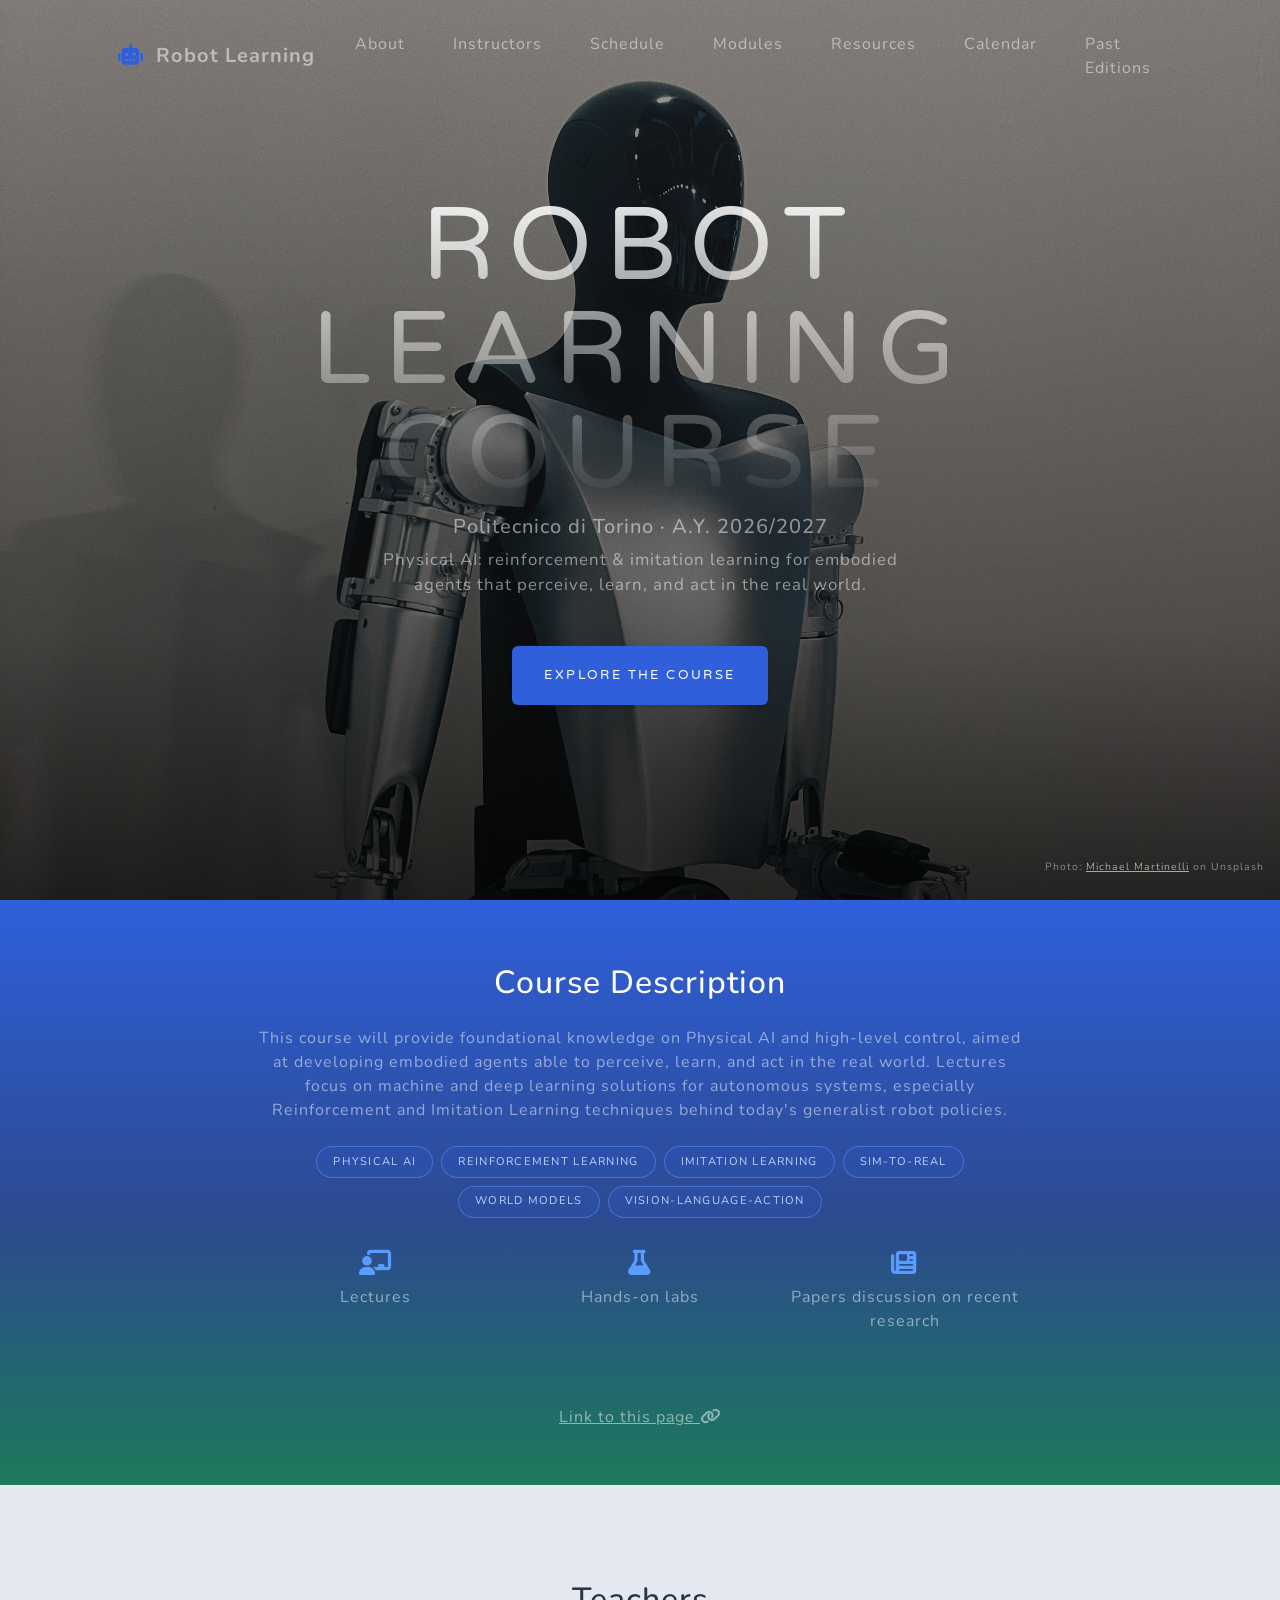
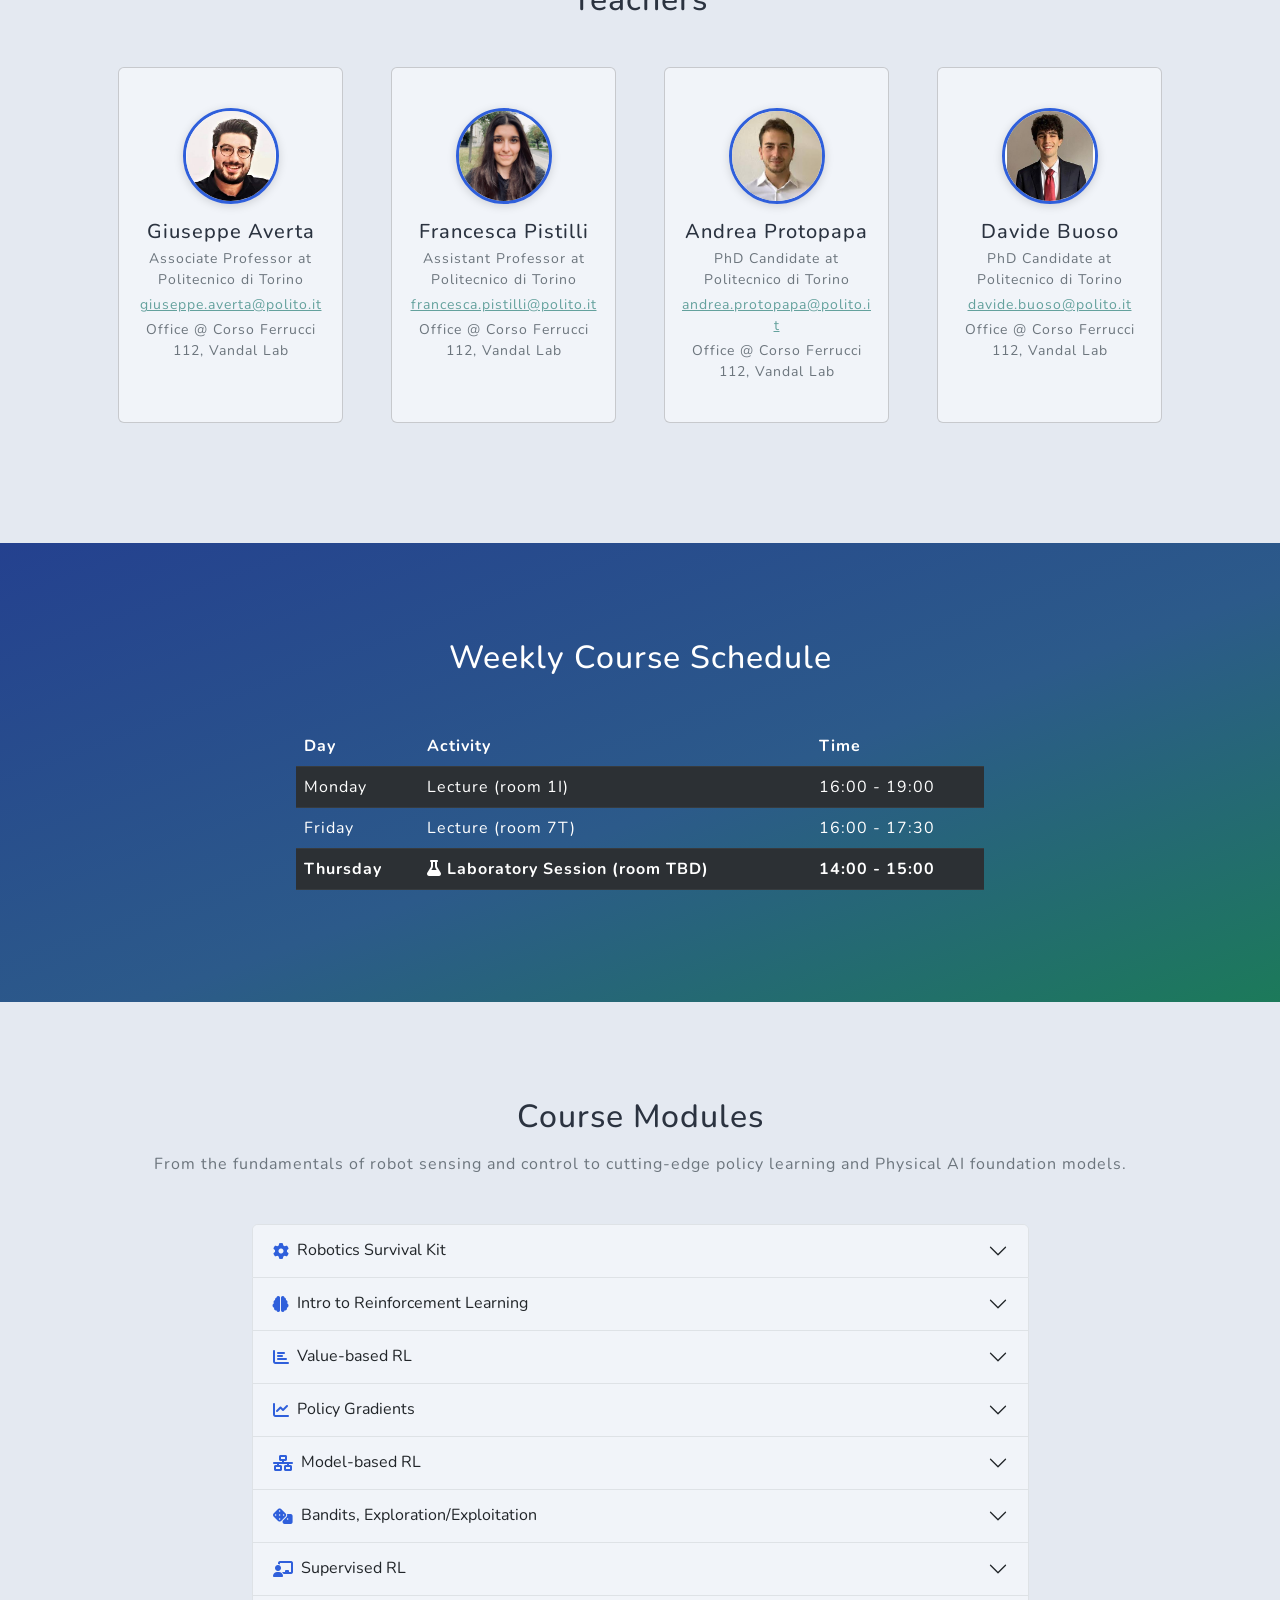
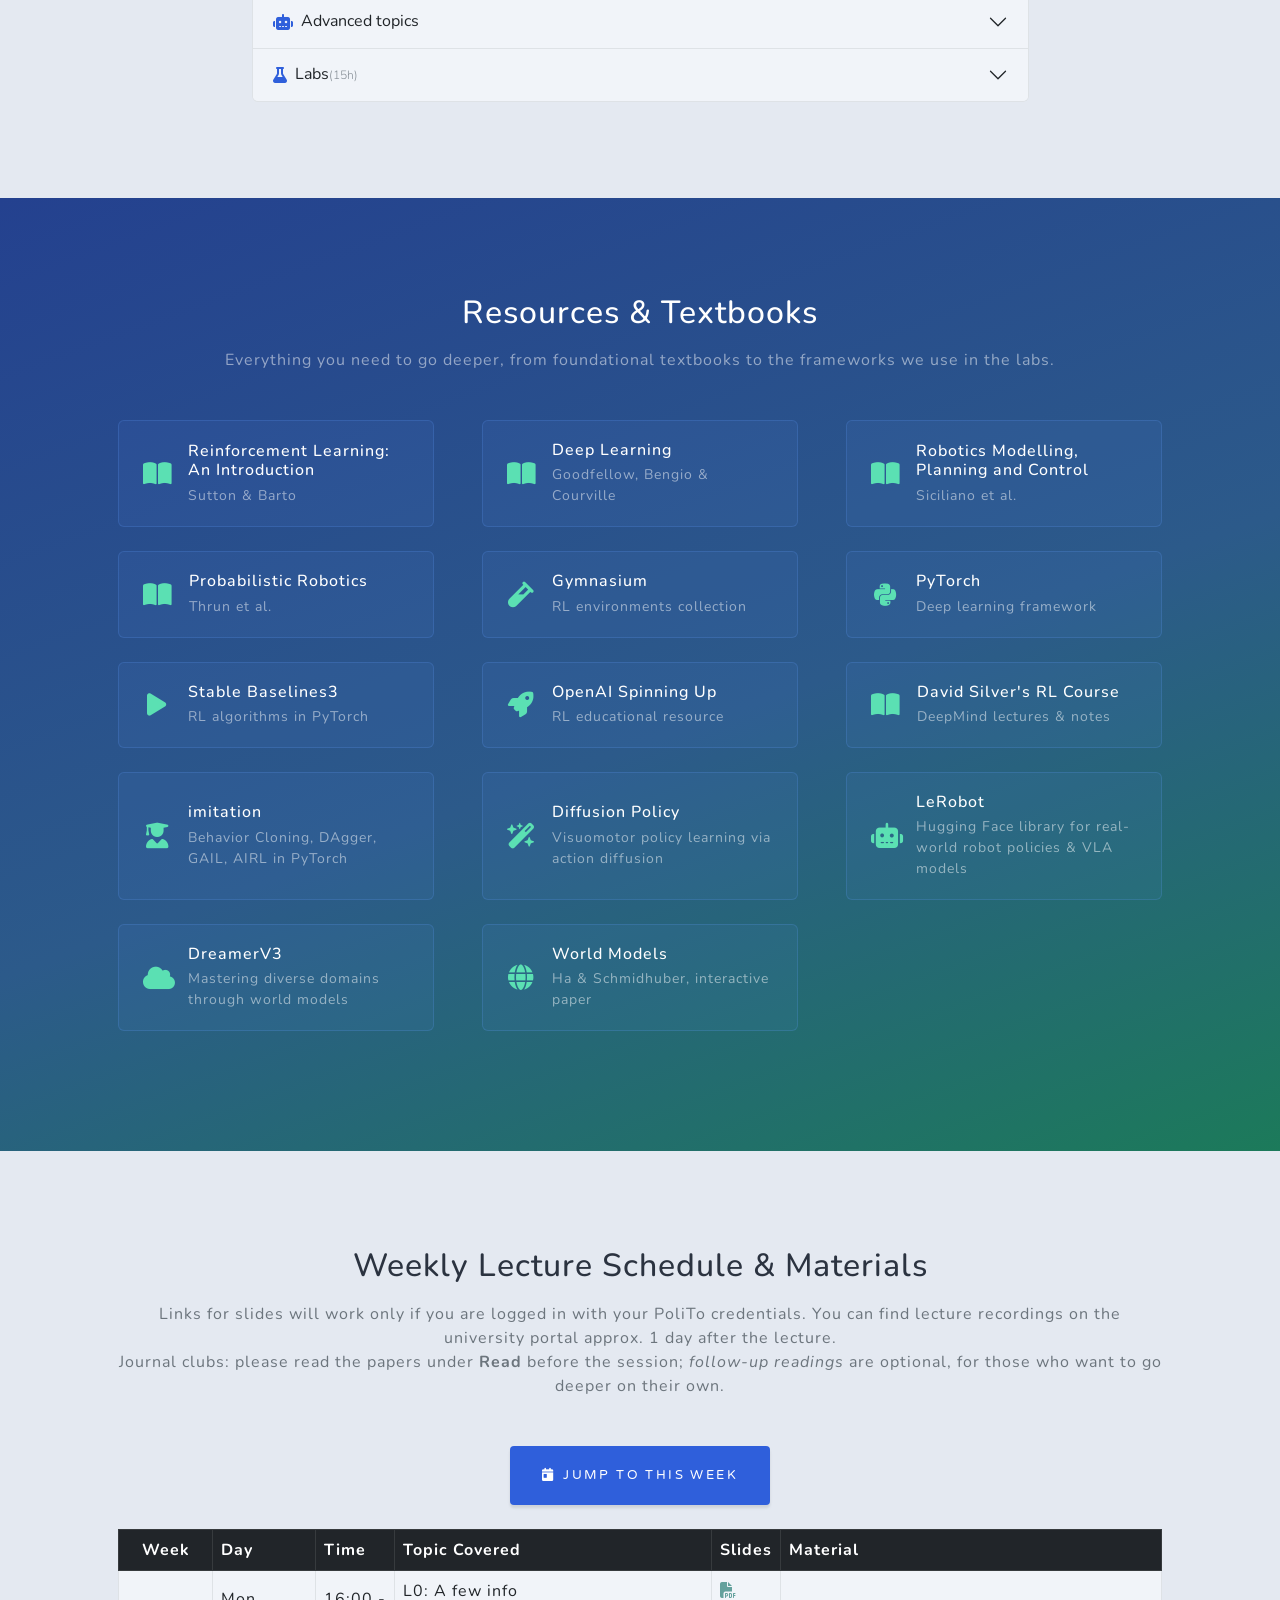
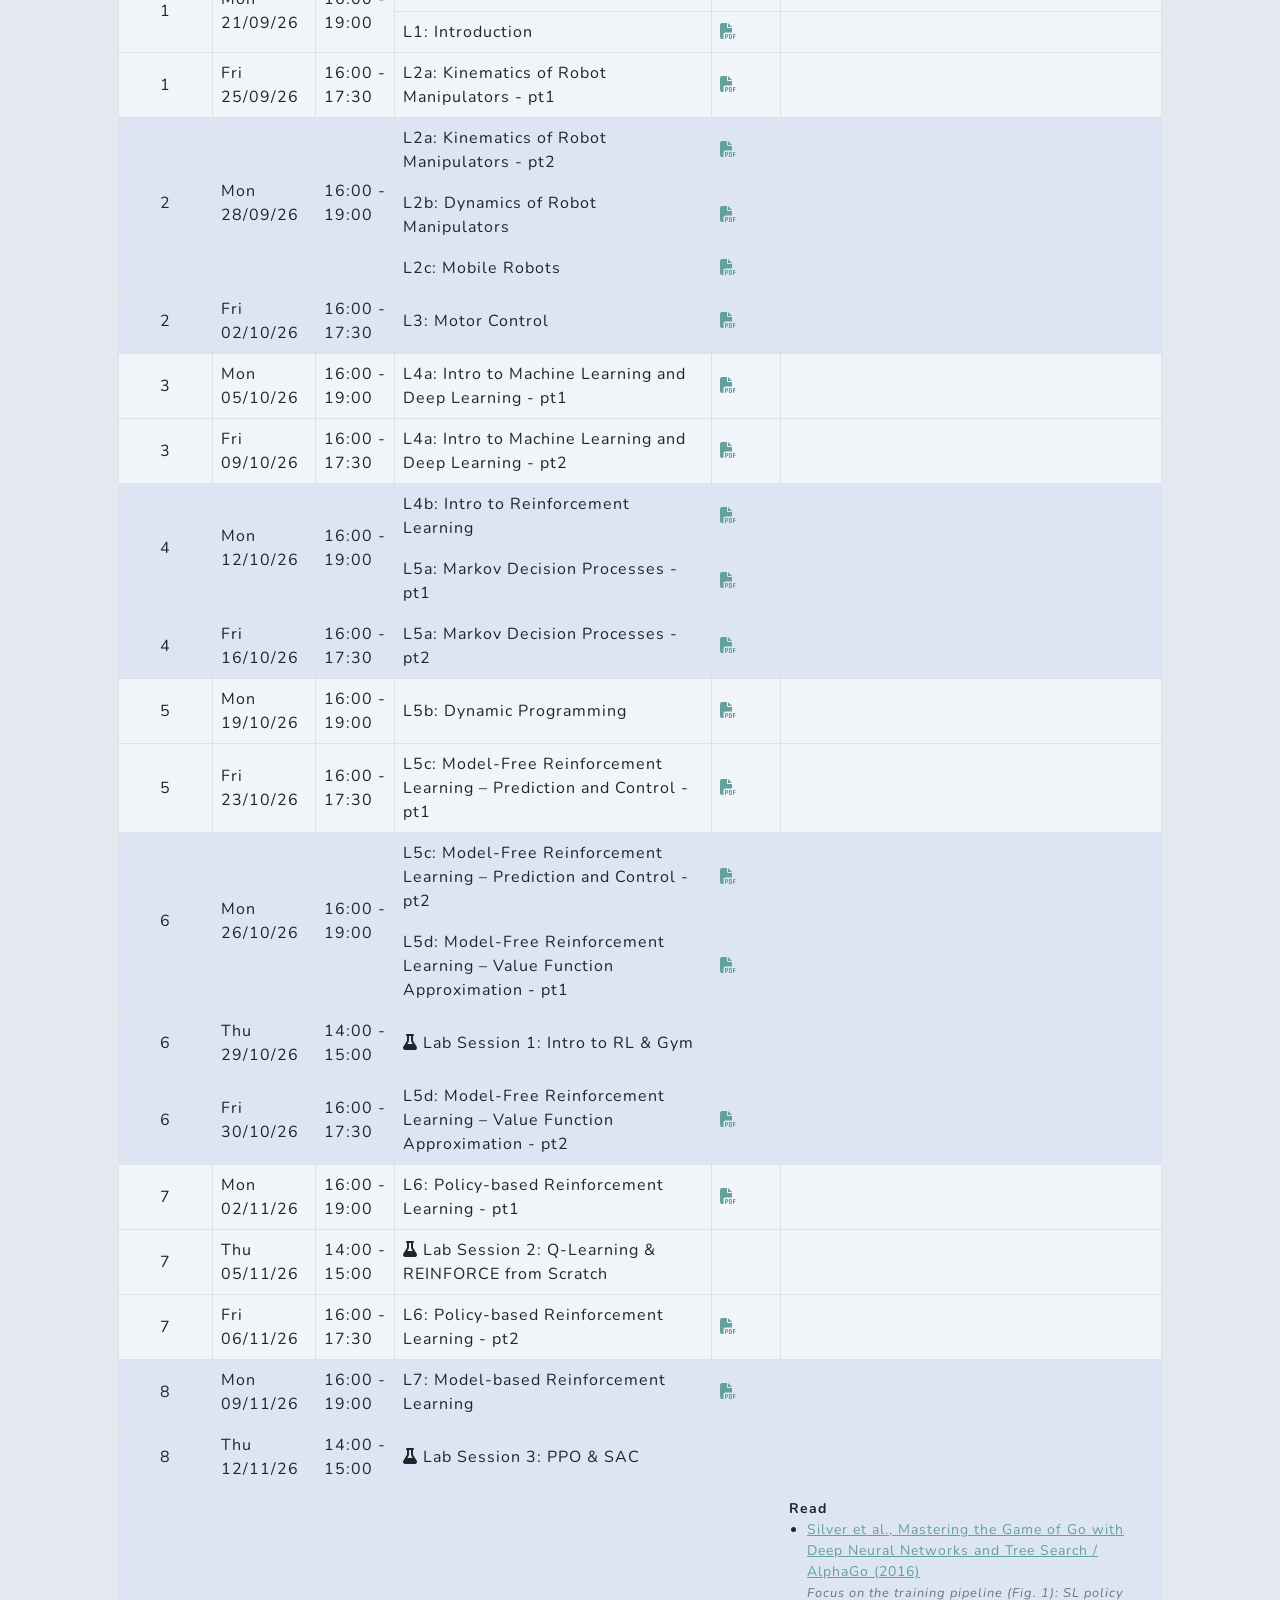
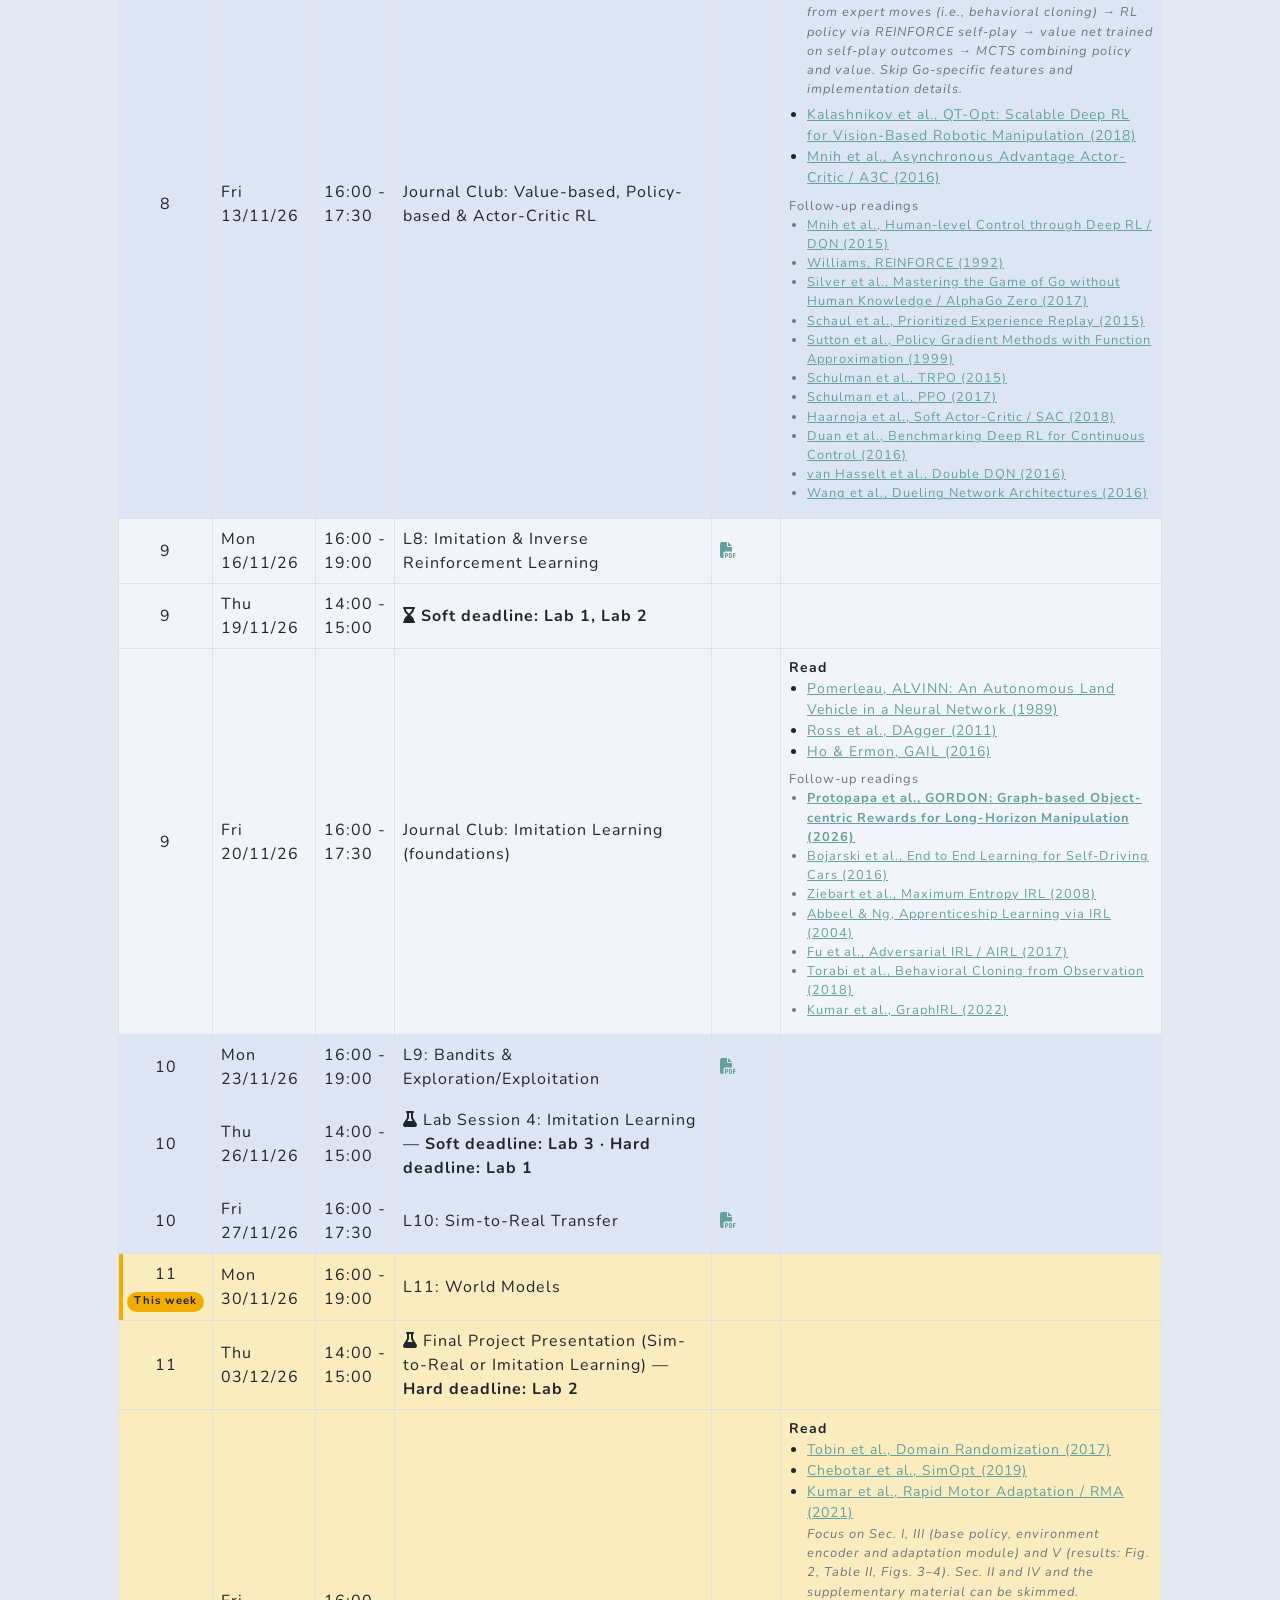
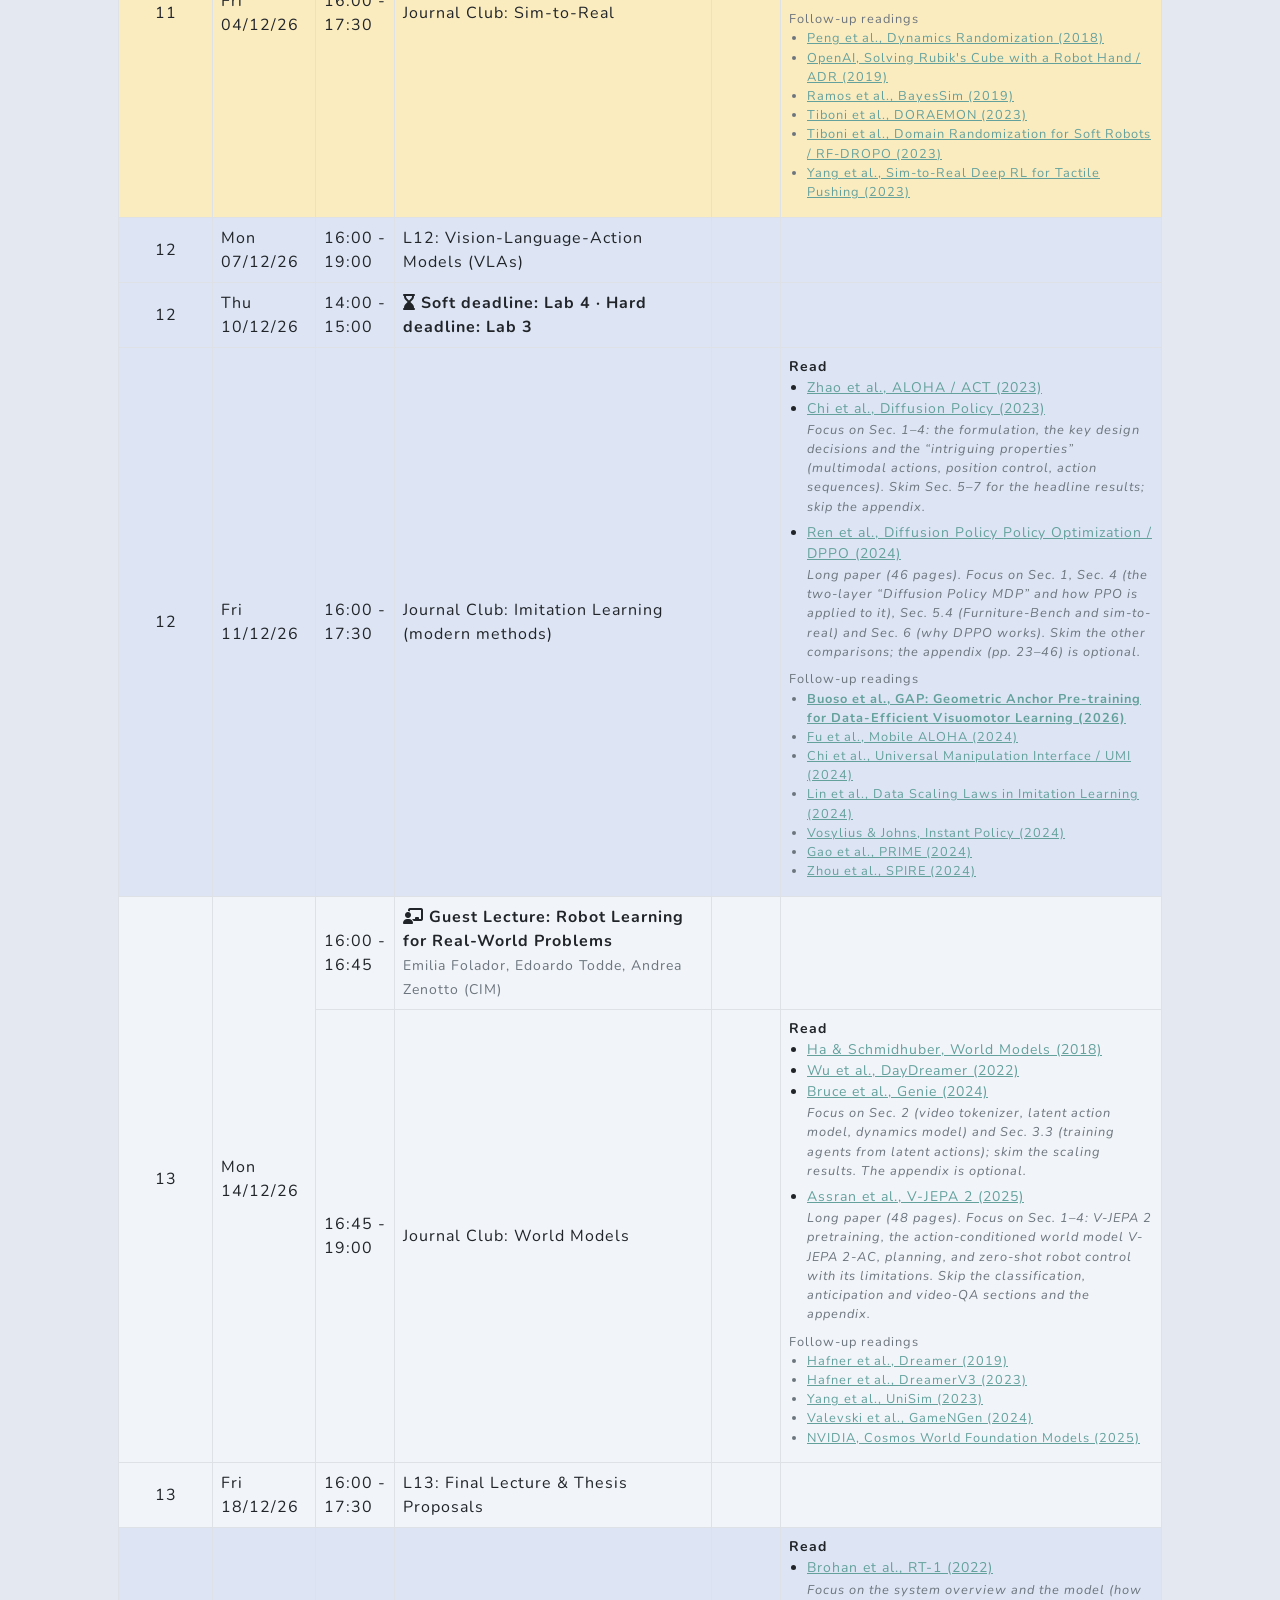
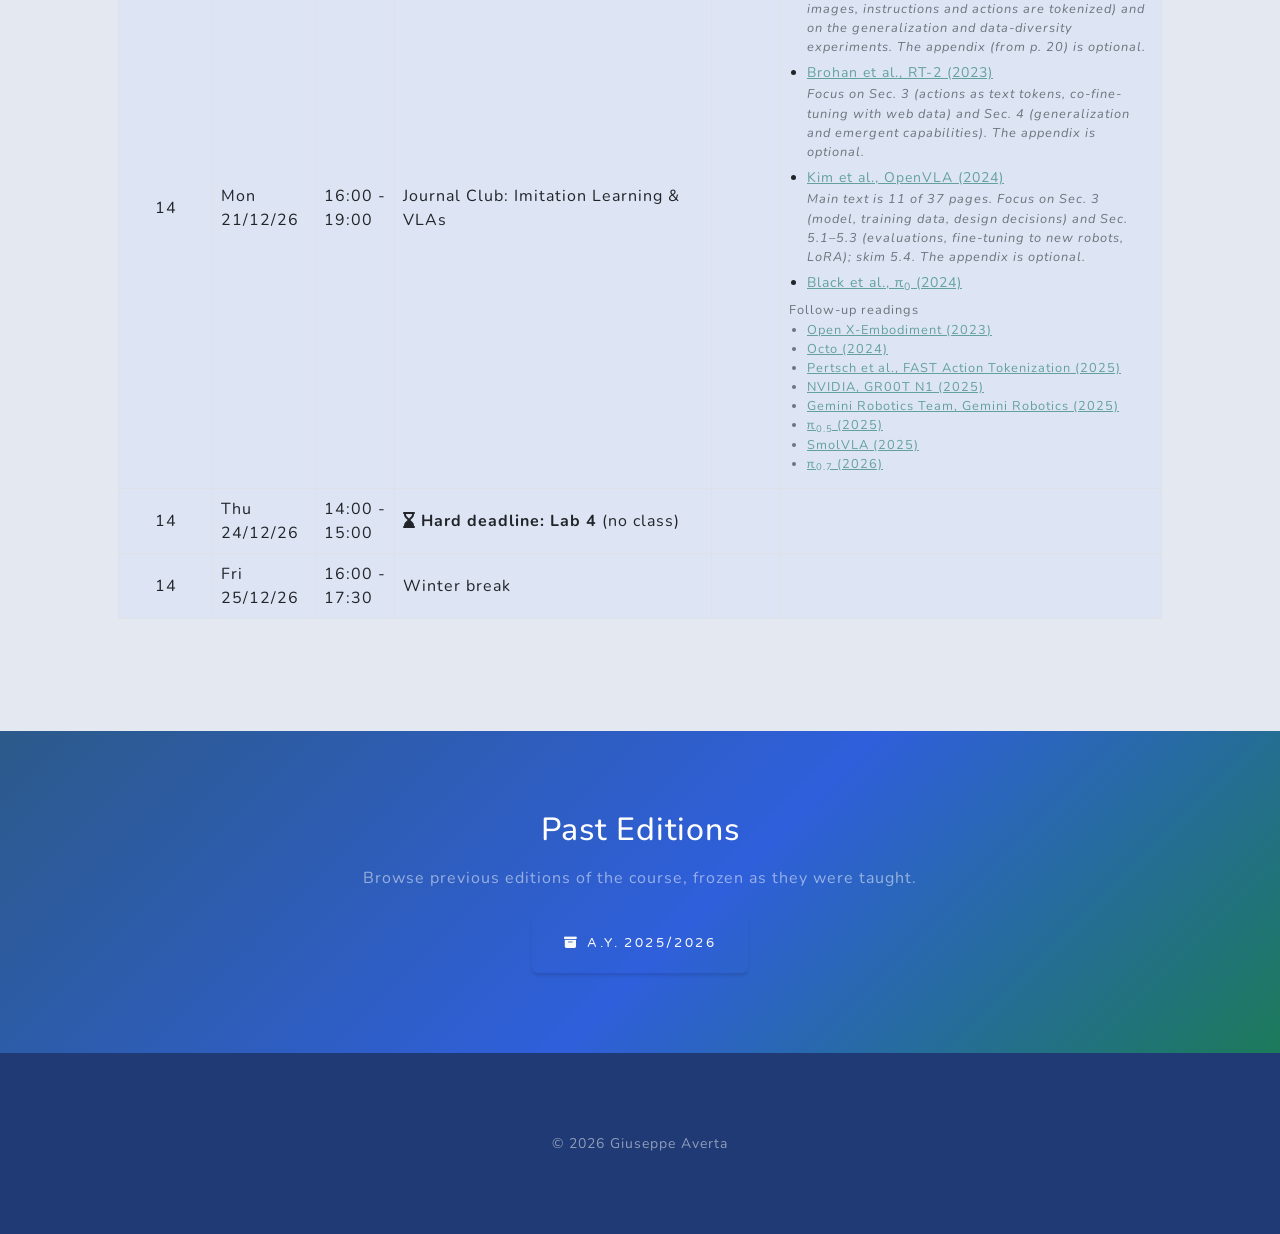
==== index.html @ 3a605827 "Swap L11/L12 order: World Models (30/11) before VLAs (07/12); swap their journal clubs accordingly (" ====
<!DOCTYPE html>
<!--
	Built on top of "Grayscale" by Start Bootstrap (startbootstrap.com/theme/grayscale), MIT license
-->
<html lang="en">
<head>
  <meta charset="utf-8">
  <meta name="viewport" content="width=device-width, initial-scale=1, shrink-to-fit=no">
  <title>Robot Learning Course - Giuseppe Averta</title>
  <meta name="description" content="Robot Learning Course by Giuseppe Averta at Politecnico di Torino. Learn reinforcement learning, imitation learning, and Physical AI for embodied, general-purpose robots.">
  <meta name="author" content="Giuseppe Averta">

  <!-- Open Graph tags for social media and search engines -->
  <meta property="og:title" content="Robot Learning Course - Giuseppe Averta">
  <meta property="og:description" content="Robot Learning Course by Giuseppe Averta at Politecnico di Torino. Learn reinforcement learning, imitation learning, and Physical AI for embodied, general-purpose robots.">
  <meta property="og:image" content="https://josephav.github.io/robot_learning_course/images/og-image.jpg">
  <meta property="og:image:alt" content="Robot Learning Course - Politecnico di Torino">
  <meta property="og:image:width" content="1200">
  <meta property="og:image:height" content="630">
  <meta property="og:url" content="https://josephav.github.io/robot_learning_course/">
  <meta property="og:type" content="website">
  <meta property="og:site_name" content="Robot Learning Course">

  <!-- Twitter Card tags -->
  <meta name="twitter:card" content="summary_large_image">
  <meta name="twitter:title" content="Robot Learning Course - Giuseppe Averta">
  <meta name="twitter:description" content="Robot Learning Course by Giuseppe Averta at Politecnico di Torino. Learn reinforcement learning, imitation learning, and Physical AI for embodied, general-purpose robots.">
  <meta name="twitter:image" content="https://josephav.github.io/robot_learning_course/images/og-image.jpg">

  <!-- Canonical URL -->
  <link rel="canonical" href="https://josephav.github.io/robot_learning_course/">

  <!-- Font Awesome icons (free version)-->
  <link rel="stylesheet" href="https://cdnjs.cloudflare.com/ajax/libs/font-awesome/6.4.0/css/all.min.css">
  <!-- Google fonts-->
  <link href="https://fonts.googleapis.com/css?family=Varela+Round" rel="stylesheet">
  <link href="https://fonts.googleapis.com/css?family=Nunito:200,200i,300,300i,400,400i,600,600i,700,700i,800,800i,900,900i" rel="stylesheet">
  <!-- Core theme CSS (includes Bootstrap)-->
  <link href="css/styles.css" rel="stylesheet">
  <link href="css/custom.css?v=20261111" rel="stylesheet">

  <!-- Structured Data for Google -->
  <script type="application/ld+json">
  {
    "@context": "https://schema.org",
    "@type": "Course",
    "name": "Robot Learning Course",
    "description": "This course will provide foundational knowledge on Physical AI and high-level control, aimed at developing embodied agents that can perceive, learn, and act in the real world.",
    "provider": {
      "@type": "Person",
      "name": "Giuseppe Averta",
      "jobTitle": "Associate Professor",
      "affiliation": {
        "@type": "Organization",
        "name": "Politecnico di Torino"
      },
      "email": "giuseppe.averta@polito.it",
      "image": "https://josephav.github.io/robot_learning_course/images/Giuseppe.jpeg"
    },
    "educationalLevel": "University Course",
    "inLanguage": "en",
    "url": "https://josephav.github.io/robot_learning_course/"
  }
  </script>
</head>
<body id="page-top">

<!-- Navigation-->
<nav class="navbar navbar-expand-lg navbar-light fixed-top" id="mainNav">
  <div class="container px-4 px-lg-5">
    <a class="navbar-brand" href="#page-top"><i class="fa-solid fa-robot"></i> Robot Learning</a>
    <button class="navbar-toggler navbar-toggler-right" type="button" data-bs-toggle="collapse" data-bs-target="#navbarResponsive" aria-controls="navbarResponsive" aria-expanded="false" aria-label="Toggle navigation">
      Menu
      <i class="fa-solid fa-bars"></i>
    </button>
    <div class="collapse navbar-collapse" id="navbarResponsive">
      <ul class="navbar-nav ms-auto">
        <li class="nav-item"><a class="nav-link" href="#about">About</a></li>
        <li class="nav-item"><a class="nav-link" href="#teachers">Instructors</a></li>
        <li class="nav-item"><a class="nav-link" href="#schedule">Schedule</a></li>
        <li class="nav-item"><a class="nav-link" href="#modules">Modules</a></li>
        <li class="nav-item"><a class="nav-link" href="#resources">Resources</a></li>
        <li class="nav-item"><a class="nav-link" href="#weekly-schedule">Calendar</a></li>
        <li class="nav-item"><a class="nav-link" href="#archive">Past Editions</a></li>
      </ul>
    </div>
  </div>
</nav>

<!-- Masthead-->
<header class="masthead">
  <div class="container px-4 px-lg-5 d-flex h-100 align-items-center justify-content-center">
    <div class="d-flex justify-content-center">
      <div class="text-center">
        <h1 class="mx-auto my-0 text-uppercase">Robot Learning Course</h1>
        <h2 class="text-white-50 mx-auto mt-2 mb-2">Politecnico di Torino &middot; A.Y. 2026/2027</h2>
        <p class="text-white-50 mx-auto mb-5 masthead-tagline">Physical AI: reinforcement &amp; imitation learning for embodied agents that perceive, learn, and act in the real world.</p>
        <a class="btn btn-primary" href="#about">Explore the Course</a>
      </div>
    </div>
  </div>
  <p class="masthead-credit">Photo: <a href="https://unsplash.com/photos/-CPRUDsU7Mo" target="_blank">Michael Martinelli</a> on Unsplash</p>
</header>

<!-- About-->
<section class="about-section text-center" id="about">
  <div class="container px-4 px-lg-5">
    <div class="row gx-4 gx-lg-5 justify-content-center">
      <div class="col-lg-9">
        <h2 class="text-white mb-4">Course Description</h2>
        <p class="text-white-50">This course will provide foundational knowledge on Physical AI and high-level control, aimed at developing embodied agents able to perceive, learn, and act in the real world. Lectures focus on machine and deep learning solutions for autonomous systems, especially Reinforcement and Imitation Learning techniques behind today's generalist robot policies.</p>
        <ul class="pill-list justify-content-center">
          <li>Physical AI</li>
          <li>Reinforcement Learning</li>
          <li>Imitation Learning</li>
          <li>Sim-to-Real</li>
          <li>World Models</li>
          <li>Vision-Language-Action</li>
        </ul>
        <div class="row feature-row justify-content-center">
          <div class="col-md-4">
            <i class="fa-solid fa-chalkboard-teacher"></i>
            <p class="text-white-50 mb-0">Lectures</p>
          </div>
          <div class="col-md-4">
            <i class="fa-solid fa-flask"></i>
            <p class="text-white-50 mb-0">Hands-on labs</p>
          </div>
          <div class="col-md-4">
            <i class="fa-solid fa-newspaper"></i>
            <p class="text-white-50 mb-0">Papers discussion on recent research</p>
          </div>
        </div>
        <p class="mt-4"><a class="text-white-50" href="https://josephav.github.io/robot_learning_course/" target="_blank" aria-label="Link to this page">Link to this page <i class="fa-solid fa-link"></i></a></p>
      </div>
    </div>
  </div>
</section>

<!-- Instructors-->
<section class="people-section bg-light" id="teachers">
  <div class="container px-4 px-lg-5">
    <h2 class="text-center mb-5">Teachers</h2>
    <div class="row gx-4 gx-lg-5 justify-content-center">
      <div class="col-md-6 col-lg-3 mb-4">
        <div class="card py-4 h-100 text-center">
          <div class="card-body">
            <img src="images/Giuseppe.jpeg" alt="Giuseppe Averta" class="teacher-photo mb-3">
            <h5 class="mb-1">Giuseppe Averta</h5>
            <p class="small text-muted mb-1">Associate Professor at Politecnico di Torino</p>
            <p class="small mb-1"><a href="mailto:giuseppe.averta@polito.it">giuseppe.averta@polito.it</a></p>
            <p class="small text-muted mb-0">Office @ Corso Ferrucci 112, Vandal Lab</p>
          </div>
        </div>
      </div>
      <div class="col-md-6 col-lg-3 mb-4">
        <div class="card py-4 h-100 text-center">
          <div class="card-body">
            <img src="images/Francesca.jpg" alt="Francesca Pistilli" class="teacher-photo mb-3">
            <h5 class="mb-1">Francesca Pistilli</h5>
            <p class="small text-muted mb-1">Assistant Professor at Politecnico di Torino</p>
            <p class="small mb-1"><a href="mailto:francesca.pistilli@polito.it">francesca.pistilli@polito.it</a></p>
            <p class="small text-muted mb-0">Office @ Corso Ferrucci 112, Vandal Lab</p>
          </div>
        </div>
      </div>
      <div class="col-md-6 col-lg-3 mb-4">
        <div class="card py-4 h-100 text-center">
          <div class="card-body">
            <img src="images/Andrea.jpeg" alt="Andrea Protopapa" class="teacher-photo mb-3">
            <h5 class="mb-1">Andrea Protopapa</h5>
            <p class="small text-muted mb-1">PhD Candidate at Politecnico di Torino</p>
            <p class="small mb-1"><a href="mailto:andrea.protopapa@polito.it">andrea.protopapa@polito.it</a></p>
            <p class="small text-muted mb-0">Office @ Corso Ferrucci 112, Vandal Lab</p>
          </div>
        </div>
      </div>
      <div class="col-md-6 col-lg-3 mb-4">
        <div class="card py-4 h-100 text-center">
          <div class="card-body">
            <img src="images/davide.jpg" alt="Davide Buoso" class="teacher-photo mb-3">
            <h5 class="mb-1">Davide Buoso</h5>
            <p class="small text-muted mb-1">PhD Candidate at Politecnico di Torino</p>
            <p class="small mb-1"><a href="mailto:davide.buoso@polito.it">davide.buoso@polito.it</a></p>
            <p class="small text-muted mb-0">Office @ Corso Ferrucci 112, Vandal Lab</p>
          </div>
        </div>
      </div>
    </div>
  </div>
</section>

<!-- Weekly recurring schedule-->
<section class="schedule-section" id="schedule">
  <div class="container px-4 px-lg-5">
    <h2 class="text-center text-white mb-5">Weekly Course Schedule</h2>
    <div class="row justify-content-center">
      <div class="col-lg-8">
        <div class="table-responsive">
          <table class="table table-dark table-striped align-middle">
            <thead>
            <tr>
              <th>Day</th>
              <th>Activity</th>
              <th>Time</th>
            </tr>
            </thead>
            <tbody>
            <tr>
              <td>Monday</td>
              <td>Lecture (room 1I)</td>
              <td>16:00 - 19:00</td>
            </tr>
            <tr>
              <td>Friday</td>
              <td>Lecture (room 7T)</td>
              <td>16:00 - 17:30</td>
            </tr>
            <tr class="table-lab">
              <td>Thursday</td>
              <td><i class="fa-solid fa-flask"></i> Laboratory Session (room TBD)</td>
              <td>14:00 - 15:00</td>
            </tr>
            </tbody>
          </table>
        </div>
      </div>
    </div>
  </div>
</section>

<!-- Modules-->
<section class="modules-section bg-light" id="modules">
  <div class="container px-4 px-lg-5">
    <h2 class="text-center mb-3">Course Modules</h2>
    <p class="text-center text-muted mb-5">From the fundamentals of robot sensing and control to cutting-edge policy learning and Physical AI foundation models.</p>
    <div class="row justify-content-center">
      <div class="col-lg-9">
        <div class="accordion" id="modulesAccordion">

          <div class="accordion-item">
            <h3 class="accordion-header">
              <button class="accordion-button collapsed" type="button" data-bs-toggle="collapse" data-bs-target="#mod1"><i class="fa-solid fa-gear me-2"></i> Robotics Survival Kit </button>
            </h3>
            <div id="mod1" class="accordion-collapse collapse" data-bs-parent="#modulesAccordion">
              <div class="accordion-body">
                <ul>
                  <li>Foundations of sensing and actuation</li>
                  <li>Kinematics and dynamics of autonomous systems</li>
                  <li>Motor control</li>
                  <li>Introduction to ROS programming (optional)</li>
                  <li>Gaussian Filters, Kalman Filter, Particle Filter (optional)</li>
                </ul>
              </div>
            </div>
          </div>

          <div class="accordion-item">
            <h3 class="accordion-header">
              <button class="accordion-button collapsed" type="button" data-bs-toggle="collapse" data-bs-target="#mod2"><i class="fa-solid fa-brain me-2"></i> Intro to Reinforcement Learning</button>
            </h3>
            <div id="mod2" class="accordion-collapse collapse" data-bs-parent="#modulesAccordion">
              <div class="accordion-body">
                <ul>
                  <li>Supervised Learning for Robotics</li>
                  <li>Imitation Learning vs Reinforcement Learning</li>
                  <li>Markov Decision Processes</li>
                </ul>
              </div>
            </div>
          </div>

          <div class="accordion-item">
            <h3 class="accordion-header">
              <button class="accordion-button collapsed" type="button" data-bs-toggle="collapse" data-bs-target="#mod3"><i class="fa-solid fa-chart-bar me-2"></i> Value-based RL</button>
            </h3>
            <div id="mod3" class="accordion-collapse collapse" data-bs-parent="#modulesAccordion">
              <div class="accordion-body">
                <ul>
                  <li>Planning by Dynamic Programming</li>
                  <li>Model-Free Prediction</li>
                  <li>Model-Free Control</li>
                  <li>Value Function Approximation</li>
                </ul>
              </div>
            </div>
          </div>

          <div class="accordion-item">
            <h3 class="accordion-header">
              <button class="accordion-button collapsed" type="button" data-bs-toggle="collapse" data-bs-target="#mod4"><i class="fa-solid fa-chart-line me-2"></i> Policy Gradients</button>
            </h3>
            <div id="mod4" class="accordion-collapse collapse" data-bs-parent="#modulesAccordion">
              <div class="accordion-body">
                <ul>
                  <li>Finite Difference Policy Gradient</li>
                  <li>Monte-Carlo Policy Gradient</li>
                  <li>Actor-Critic approaches</li>
                  <li>Natural gradient</li>
                  <li>Deep policy networks</li>
                </ul>
              </div>
            </div>
          </div>

          <div class="accordion-item">
            <h3 class="accordion-header">
              <button class="accordion-button collapsed" type="button" data-bs-toggle="collapse" data-bs-target="#mod5"><i class="fa-solid fa-network-wired me-2"></i> Model-based RL</button>
            </h3>
            <div id="mod5" class="accordion-collapse collapse" data-bs-parent="#modulesAccordion">
              <div class="accordion-body">
                <ul>
                  <li>Model-based learning</li>
                  <li>Integrated Architectures</li>
                  <li>Learning and Planning</li>
                  <li>Real and simulated experience</li>
                  <li>Monte-Carlo Tree Search</li>
                  <li>Go use-case</li>
                </ul>
              </div>
            </div>
          </div>

          <div class="accordion-item">
            <h3 class="accordion-header">
              <button class="accordion-button collapsed" type="button" data-bs-toggle="collapse" data-bs-target="#mod6"><i class="fa-solid fa-dice me-2"></i> Bandits, Exploration/Exploitation</button>
            </h3>
            <div id="mod6" class="accordion-collapse collapse" data-bs-parent="#modulesAccordion">
              <div class="accordion-body">
                <ul>
                  <li>Intro to bandits</li>
                  <li>Simple naïve exploration (𝜖-greedy)</li>
                  <li>Optimistic approaches</li>
                  <li>Probability matching &amp; Information Value</li>
                  <li>Multi-armed Bandits</li>
                  <li>Contextual Bandits</li>
                </ul>
              </div>
            </div>
          </div>

          <div class="accordion-item">
            <h3 class="accordion-header">
              <button class="accordion-button collapsed" type="button" data-bs-toggle="collapse" data-bs-target="#mod7"><i class="fa-solid fa-chalkboard-teacher me-2"></i> Supervised RL</button>
            </h3>
            <div id="mod7" class="accordion-collapse collapse" data-bs-parent="#modulesAccordion">
              <div class="accordion-body">
                <ul>
                  <li>Behavior cloning</li>
                  <li>Imitation Learning (DAgger)</li>
                  <li>Generative IL (Diffusion Policies)</li>
                  <li>Inverse RL (Max-Entropy IRL, AIRL)</li>
                  <li>GAIL (Generative Adversarial Imitation Learning)</li>
                </ul>
              </div>
            </div>
          </div>

          <div class="accordion-item">
            <h3 class="accordion-header">
              <button class="accordion-button collapsed" type="button" data-bs-toggle="collapse" data-bs-target="#mod8"><i class="fa-solid fa-robot me-2"></i> Advanced topics</button>
            </h3>
            <div id="mod8" class="accordion-collapse collapse" data-bs-parent="#modulesAccordion">
              <div class="accordion-body">
                <ul>
                  <li>Sim-to-Real Transfer</li>
                  <li>Vision and Graph-Based RL</li>
                  <li>World Models</li>
                  <li>Vision-Language-Action Models</li>
                </ul>
              </div>
            </div>
          </div>

          <div class="accordion-item">
            <h3 class="accordion-header">
              <button class="accordion-button collapsed" type="button" data-bs-toggle="collapse" data-bs-target="#mod9"><i class="fa-solid fa-flask me-2"></i> Labs <span class="module-hours">(15h)</span></button>
            </h3>
            <div id="mod9" class="accordion-collapse collapse" data-bs-parent="#modulesAccordion">
              <div class="accordion-body">
                <ul>
                  <li>Optimal Control</li>
                  <li>Reward Shaping</li>
                  <li>Q-Learning (Value-Based RL)</li>
                  <li>Reinforce, PPO, SAC (Policy Gradients)</li>
                  <li>Sim-to-Real Policy Transfer</li>
                </ul>
                <p class="mb-1"><strong>Lab grading</strong> (4 labs, 6 points max in total). Each lab has a soft and a hard deadline (see the <a href="#weekly-schedule">calendar</a>):</p>
                <ul class="mb-0">
                  <li>up to 1.5 points if submitted before the soft deadline;</li>
                  <li>up to 1.0 point if submitted between the soft and the hard deadline;</li>
                  <li>0 points if submitted after the hard deadline.</li>
                </ul>
              </div>
            </div>
          </div>

        </div>
      </div>
    </div>
  </div>
</section>

<!-- Resources-->
<section class="resources-section" id="resources">
  <div class="container px-4 px-lg-5">
    <h2 class="text-center text-white mb-3">Resources &amp; Textbooks</h2>
    <p class="text-center text-white-50 mb-5">Everything you need to go deeper, from foundational textbooks to the frameworks we use in the labs.</p>
    <div class="row gx-4 gx-lg-5">
      <div class="col-md-6 col-lg-4 mb-4">
        <a class="resource-card" href="https://web.stanford.edu/class/psych209/Readings/SuttonBartoIPRLBook2ndEd.pdf" target="_blank">
          <i class="fa-solid fa-book-open"></i>
          <div>
            <h6 class="mb-1">Reinforcement Learning: An Introduction</h6>
            <p class="small text-white-50 mb-0">Sutton &amp; Barto</p>
          </div>
        </a>
      </div>
      <div class="col-md-6 col-lg-4 mb-4">
        <a class="resource-card" href="https://www.deeplearningbook.org" target="_blank">
          <i class="fa-solid fa-book-open"></i>
          <div>
            <h6 class="mb-1">Deep Learning</h6>
            <p class="small text-white-50 mb-0">Goodfellow, Bengio &amp; Courville</p>
          </div>
        </a>
      </div>
      <div class="col-md-6 col-lg-4 mb-4">
        <a class="resource-card" href="https://www.springer.com/gp/book/9781846286414" target="_blank">
          <i class="fa-solid fa-book-open"></i>
          <div>
            <h6 class="mb-1">Robotics Modelling, Planning and Control</h6>
            <p class="small text-white-50 mb-0">Siciliano et al.</p>
          </div>
        </a>
      </div>
      <div class="col-md-6 col-lg-4 mb-4">
        <a class="resource-card" href="https://docs.ufpr.br/~danielsantos/ProbabilisticRobotics.pdf" target="_blank">
          <i class="fa-solid fa-book-open"></i>
          <div>
            <h6 class="mb-1">Probabilistic Robotics</h6>
            <p class="small text-white-50 mb-0">Thrun et al.</p>
          </div>
        </a>
      </div>
      <div class="col-md-6 col-lg-4 mb-4">
        <a class="resource-card" href="https://gymnasium.farama.org/" target="_blank">
          <i class="fa-solid fa-vial"></i>
          <div>
            <h6 class="mb-1">Gymnasium</h6>
            <p class="small text-white-50 mb-0">RL environments collection</p>
          </div>
        </a>
      </div>
      <div class="col-md-6 col-lg-4 mb-4">
        <a class="resource-card" href="https://pytorch.org/" target="_blank">
          <i class="fa-brands fa-python"></i>
          <div>
            <h6 class="mb-1">PyTorch</h6>
            <p class="small text-white-50 mb-0">Deep learning framework</p>
          </div>
        </a>
      </div>
      <div class="col-md-6 col-lg-4 mb-4">
        <a class="resource-card" href="https://stable-baselines3.readthedocs.io/en/master/" target="_blank">
          <i class="fa-solid fa-play"></i>
          <div>
            <h6 class="mb-1">Stable Baselines3</h6>
            <p class="small text-white-50 mb-0">RL algorithms in PyTorch</p>
          </div>
        </a>
      </div>
      <div class="col-md-6 col-lg-4 mb-4">
        <a class="resource-card" href="https://spinningup.openai.com/en/latest/" target="_blank">
          <i class="fa-solid fa-rocket"></i>
          <div>
            <h6 class="mb-1">OpenAI Spinning Up</h6>
            <p class="small text-white-50 mb-0">RL educational resource</p>
          </div>
        </a>
      </div>
      <div class="col-md-6 col-lg-4 mb-4">
        <a class="resource-card" href="http://www0.cs.ucl.ac.uk/staff/d.silver/web/Teaching.html" target="_blank">
          <i class="fa-solid fa-book-open"></i>
          <div>
            <h6 class="mb-1">David Silver's RL Course</h6>
            <p class="small text-white-50 mb-0">DeepMind lectures &amp; notes</p>
          </div>
        </a>
      </div>
      <div class="col-md-6 col-lg-4 mb-4">
        <a class="resource-card" href="https://github.com/HumanCompatibleAI/imitation" target="_blank">
          <i class="fa-solid fa-user-graduate"></i>
          <div>
            <h6 class="mb-1">imitation</h6>
            <p class="small text-white-50 mb-0">Behavior Cloning, DAgger, GAIL, AIRL in PyTorch</p>
          </div>
        </a>
      </div>
      <div class="col-md-6 col-lg-4 mb-4">
        <a class="resource-card" href="https://diffusion-policy.cs.columbia.edu/" target="_blank">
          <i class="fa-solid fa-wand-magic-sparkles"></i>
          <div>
            <h6 class="mb-1">Diffusion Policy</h6>
            <p class="small text-white-50 mb-0">Visuomotor policy learning via action diffusion</p>
          </div>
        </a>
      </div>
      <div class="col-md-6 col-lg-4 mb-4">
        <a class="resource-card" href="https://github.com/huggingface/lerobot" target="_blank">
          <i class="fa-solid fa-robot"></i>
          <div>
            <h6 class="mb-1">LeRobot</h6>
            <p class="small text-white-50 mb-0">Hugging Face library for real-world robot policies &amp; VLA models</p>
          </div>
        </a>
      </div>
      <div class="col-md-6 col-lg-4 mb-4">
        <a class="resource-card" href="https://github.com/danijar/dreamerv3" target="_blank">
          <i class="fa-solid fa-cloud"></i>
          <div>
            <h6 class="mb-1">DreamerV3</h6>
            <p class="small text-white-50 mb-0">Mastering diverse domains through world models</p>
          </div>
        </a>
      </div>
      <div class="col-md-6 col-lg-4 mb-4">
        <a class="resource-card" href="https://worldmodels.github.io/" target="_blank">
          <i class="fa-solid fa-globe"></i>
          <div>
            <h6 class="mb-1">World Models</h6>
            <p class="small text-white-50 mb-0">Ha &amp; Schmidhuber, interactive paper</p>
          </div>
        </a>
      </div>
    </div>
  </div>
</section>

<!-- Weekly lecture schedule-->
<section class="modules-section bg-light" id="weekly-schedule">
  <div class="container px-4 px-lg-5">
    <h2 class="text-center mb-3">Weekly Lecture Schedule &amp; Materials</h2>
    <p class="text-center text-muted mb-5">Links for slides will work only if you are logged in with your PoliTo credentials. You can find lecture recordings on the university portal approx. 1 day after the lecture.<br>Journal clubs: please read the papers under <strong>Read</strong> before the session; <em>follow-up readings</em> are optional, for those who want to go deeper on their own.</p>
    <div class="table-responsive">
      <table class="table table-bordered bg-white align-middle">
        <thead class="table-dark">
        <tr>
          <th>Week</th>
          <th>Day</th>
          <th>Time</th>
          <th>Topic Covered</th>
          <th>Slides</th>
          <th>Material</th>
        </tr>
        </thead>
        <tbody>

        <tr class="week-1">
          <td rowspan="2">1</td>
          <td rowspan="2">Mon 21/09/26</td>
          <td rowspan="2">16:00 - 19:00</td>
          <td>L0: A few info</td>
          <td><a href="https://file.didattica.polito.it/dl/MATDID/34172270" target="_blank" aria-label="View Slides"><i class="fa-solid fa-file-pdf"></i></a></td>
          <td></td>
        </tr>
        <tr class="week-1">
          <td>L1: Introduction</td>
          <td><a href="https://file.didattica.polito.it/dl/MATDID/34172271" target="_blank" aria-label="View Slides"><i class="fa-solid fa-file-pdf"></i></a></td>
          <td></td>
        </tr>
        <tr class="week-1">
          <td>1</td>
          <td>Fri 25/09/26</td>
          <td>16:00 - 17:30</td>
          <td>L2a: Kinematics of Robot Manipulators - pt1</td>
          <td><a href="https://file.didattica.polito.it/dl/MATDID/34180871" target="_blank" aria-label="View Slides"><i class="fa-solid fa-file-pdf"></i></a></td>
          <td></td>
        </tr>

        <tr class="week-2">
          <td rowspan="3">2</td>
          <td rowspan="3">Mon 28/09/26</td>
          <td rowspan="3">16:00 - 19:00</td>
          <td>L2a: Kinematics of Robot Manipulators - pt2</td>
          <td><a href="https://file.didattica.polito.it/dl/MATDID/34180871" target="_blank" aria-label="View Slides"><i class="fa-solid fa-file-pdf"></i></a></td>
          <td></td>
        </tr>
        <tr class="week-2">
          <td>L2b: Dynamics of Robot Manipulators</td>
          <td><a href="https://file.didattica.polito.it/dl/MATDID/34180738" target="_blank" aria-label="View Slides"><i class="fa-solid fa-file-pdf"></i></a></td>
          <td></td>
        </tr>
        <tr class="week-2">
          <td>L2c: Mobile Robots</td>
          <td><a href="https://file.didattica.polito.it/dl/MATDID/34180740" target="_blank" aria-label="View Slides"><i class="fa-solid fa-file-pdf"></i></a></td>
          <td></td>
        </tr>
        <tr class="week-2">
          <td>2</td>
          <td>Fri 02/10/26</td>
          <td>16:00 - 17:30</td>
          <td>L3: Motor Control</td>
          <td><a href="https://file.didattica.polito.it/dl/MATDID/34180739" target="_blank" aria-label="View Slides"><i class="fa-solid fa-file-pdf"></i></a></td>
          <td></td>
        </tr>
        
        <tr class="week-3">
          <td>3</td>
          <td>Mon 05/10/26</td>
          <td>16:00 - 19:00</td>
          <td>L4a: Intro to Machine Learning and Deep Learning - pt1</td>
          <td><a href="https://file.didattica.polito.it/dl/MATDID/34191705" target="_blank" aria-label="View Slides"><i class="fa-solid fa-file-pdf"></i></a></td>
          <td></td>
        </tr>
        <tr class="week-3">
          <td>3</td>
          <td>Fri 09/10/26</td>
          <td>16:00 - 17:30</td>
          <td>L4a: Intro to Machine Learning and Deep Learning - pt2</td>
          <td><a href="https://file.didattica.polito.it/dl/MATDID/34197937" target="_blank" aria-label="View Slides"><i class="fa-solid fa-file-pdf"></i></a></td>
          <td></td>
        </tr>

        <tr class="week-4">
          <td rowspan="2">4</td>
          <td rowspan="2">Mon 12/10/26</td>
          <td rowspan="2">16:00 - 19:00</td>
          <td>L4b: Intro to Reinforcement Learning</td>
          <td><a href="https://file.didattica.polito.it/dl/MATDID/34199104" target="_blank" aria-label="View Slides"><i class="fa-solid fa-file-pdf"></i></a></td>
          <td></td>
        </tr>
        <tr class="week-4">
          <td>L5a: Markov Decision Processes - pt1</td>
          <td><a href="https://file.didattica.polito.it/dl/MATDID/34198259" target="_blank" aria-label="View Slides"><i class="fa-solid fa-file-pdf"></i></a></td>
          <td></td>
        </tr>
        <tr class="week-4">
          <td>4</td>
          <td>Fri 16/10/26</td>
          <td>16:00 - 17:30</td>
          <td>L5a: Markov Decision Processes - pt2</td>
          <td><a href="https://file.didattica.polito.it/dl/MATDID/34198259" target="_blank" aria-label="View Slides"><i class="fa-solid fa-file-pdf"></i></a></td>
          <td></td>
        </tr>

        <tr class="week-5">
          <td>5</td>
          <td>Mon 19/10/26</td>
          <td>16:00 - 19:00</td>
          <td>L5b: Dynamic Programming</td>
          <td><a href="https://file.didattica.polito.it/dl/MATDID/34206014" target="_blank" aria-label="View Slides"><i class="fa-solid fa-file-pdf"></i></a></td>
          <td></td>
        </tr>
        <tr class="week-5">
          <td>5</td>
          <td>Fri 23/10/26</td>
          <td>16:00 - 17:30</td>
          <td>L5c: Model-Free Reinforcement Learning – Prediction and Control - pt1</td>
          <td><a href="https://file.didattica.polito.it/dl/MATDID/34206015" target="_blank" aria-label="View Slides"><i class="fa-solid fa-file-pdf"></i></a></td>
          <td></td>
        </tr>

        <tr class="week-6">
          <td rowspan="2">6</td>
          <td rowspan="2">Mon 26/10/26</td>
          <td rowspan="2">16:00 - 19:00</td>
          <td>L5c: Model-Free Reinforcement Learning – Prediction and Control - pt2</td>
          <td><a href="https://file.didattica.polito.it/dl/MATDID/34206015" target="_blank" aria-label="View Slides"><i class="fa-solid fa-file-pdf"></i></a></td>
          <td></td>
        </tr>
        <tr class="week-6">
          <td>L5d: Model-Free Reinforcement Learning – Value Function Approximation - pt1</td>
          <td><a href="https://file.didattica.polito.it/dl/MATDID/34206016" target="_blank" aria-label="View Slides"><i class="fa-solid fa-file-pdf"></i></a></td>
          <td></td>
        </tr>
        <tr class="week-6">
          <td>6</td>
          <td>Thu 29/10/26</td>
          <td>14:00 - 15:00</td>
          <td><i class="fa-solid fa-flask"></i> Lab Session 1: Intro to RL &amp; Gym</td>
          <td></td>
          <td></td>
        </tr>
        <tr class="week-6">
          <td>6</td>
          <td>Fri 30/10/26</td>
          <td>16:00 - 17:30</td>
          <td>L5d: Model-Free Reinforcement Learning – Value Function Approximation - pt2</td>
          <td><a href="https://file.didattica.polito.it/dl/MATDID/34206016" target="_blank" aria-label="View Slides"><i class="fa-solid fa-file-pdf"></i></a></td>
          <td></td>
        </tr>

        <tr class="week-7">
          <td>7</td>
          <td>Mon 02/11/26</td>
          <td>16:00 - 19:00</td>
          <td>L6: Policy-based Reinforcement Learning - pt1</td>
          <td><a href="https://file.didattica.polito.it/dl/MATDID/34220348" target="_blank" aria-label="View Slides"><i class="fa-solid fa-file-pdf"></i></a></td>
          <td></td>
        </tr>
        <tr class="week-7">
          <td>7</td>
          <td>Thu 05/11/26</td>
          <td>14:00 - 15:00</td>
          <td><i class="fa-solid fa-flask"></i> Lab Session 2: Q-Learning &amp; REINFORCE from Scratch</td>
          <td></td>
          <td></td>
        </tr>
        <tr class="week-7">
          <td>7</td>
          <td>Fri 06/11/26</td>
          <td>16:00 - 17:30</td>
          <td>L6: Policy-based Reinforcement Learning - pt2</td>
          <td><a href="https://file.didattica.polito.it/dl/MATDID/34220348" target="_blank" aria-label="View Slides"><i class="fa-solid fa-file-pdf"></i></a></td>
          <td></td>
        </tr>

        <tr class="week-8">
          <td>8</td>
          <td>Mon 09/11/26</td>
          <td>16:00 - 19:00</td>
          <td>L7: Model-based Reinforcement Learning</td>
          <td><a href="https://file.didattica.polito.it/dl/MATDID/34226993" target="_blank" aria-label="View Slides"><i class="fa-solid fa-file-pdf"></i></a></td>
          <td></td>
        </tr>
        <tr class="week-8">
          <td>8</td>
          <td>Thu 12/11/26</td>
          <td>14:00 - 15:00</td>
          <td><i class="fa-solid fa-flask"></i> Lab Session 3: PPO &amp; SAC</td>
          <td></td>
          <td></td>
        </tr>
        <tr class="week-8">
          <td>8</td>
          <td>Fri 13/11/26</td>
          <td>16:00 - 17:30</td>
          <td>Journal Club: Value-based, Policy-based &amp; Actor-Critic RL</td>
          <td></td>
          <td class="jc-papers">
            <strong>Read</strong>
            <ul>
              <li><a href="https://www.nature.com/articles/nature16961" target="_blank">Silver et al., Mastering the Game of Go with Deep Neural Networks and Tree Search / AlphaGo (2016)</a><br>
                <span class="jc-note">Focus on the training pipeline (Fig. 1): SL policy from expert moves (i.e., behavioral cloning) &rarr; RL policy via REINFORCE self-play &rarr; value net trained on self-play outcomes &rarr; MCTS combining policy and value. Skip Go-specific features and implementation details.</span></li>
              <li><a href="https://arxiv.org/abs/1806.10293" target="_blank">Kalashnikov et al., QT-Opt: Scalable Deep RL for Vision-Based Robotic Manipulation (2018)</a></li>
              <li><a href="https://arxiv.org/abs/1602.01783" target="_blank">Mnih et al., Asynchronous Advantage Actor-Critic / A3C (2016)</a></li>
            </ul>
            <span class="jc-followup">Follow-up readings</span>
            <ul class="jc-followup">
              <li><a href="https://web.stanford.edu/class/psych209/Readings/MnihEtAlHassibis15NatureControlDeepRL.pdf" target="_blank">Mnih et al., Human-level Control through Deep RL / DQN (2015)</a></li>
              <li><a href="https://link.springer.com/article/10.1007/BF00992696" target="_blank">Williams, REINFORCE (1992)</a></li>
              <li><a href="https://www.nature.com/articles/nature24270" target="_blank">Silver et al., Mastering the Game of Go without Human Knowledge / AlphaGo Zero (2017)</a></li>
              <li><a href="https://arxiv.org/abs/1511.05952" target="_blank">Schaul et al., Prioritized Experience Replay (2015)</a></li>
              <li><a href="https://papers.nips.cc/paper_files/paper/1999/hash/464d828b85b0bed98e80ade0a5c43b0f-Abstract.html" target="_blank">Sutton et al., Policy Gradient Methods with Function Approximation (1999)</a></li>
              <li><a href="https://arxiv.org/abs/1502.05477" target="_blank">Schulman et al., TRPO (2015)</a></li>
              <li><a href="https://arxiv.org/abs/1707.06347" target="_blank">Schulman et al., PPO (2017)</a></li>
              <li><a href="https://arxiv.org/abs/1801.01290" target="_blank">Haarnoja et al., Soft Actor-Critic / SAC (2018)</a></li>
              <li><a href="https://arxiv.org/abs/1604.06778" target="_blank">Duan et al., Benchmarking Deep RL for Continuous Control (2016)</a></li>
              <li><a href="https://arxiv.org/abs/1509.06461" target="_blank">van Hasselt et al., Double DQN (2016)</a></li>
              <li><a href="https://proceedings.mlr.press/v48/wangf16.pdf" target="_blank">Wang et al., Dueling Network Architectures (2016)</a></li>
            </ul>
          </td>
        </tr>

        <tr class="week-9">
          <td>9</td>
          <td>Mon 16/11/26</td>
          <td>16:00 - 19:00</td>
          <td>L8: Imitation &amp; Inverse Reinforcement Learning</td>
          <td><a href="https://file.didattica.polito.it/dl/MATDID/34226994" target="_blank" aria-label="View Slides"><i class="fa-solid fa-file-pdf"></i></a></td>
          <td></td>
        </tr>
        <tr class="week-9">
          <td>9</td>
          <td>Thu 19/11/26</td>
          <td>14:00 - 15:00</td>
          <td><i class="fa-solid fa-hourglass-end"></i> <strong>Soft deadline: Lab 1, Lab 2</strong></td>
          <td></td>
          <td></td>
        </tr>
        <tr class="week-9">
          <td>9</td>
          <td>Fri 20/11/26</td>
          <td>16:00 - 17:30</td>
          <td>Journal Club: Imitation Learning (foundations)</td>
          <td></td>
          <td class="jc-papers">
            <strong>Read</strong>
            <ul>
              <li><a href="https://proceedings.neurips.cc/paper/1988/hash/812b4ba287f5ee0bc9d43bbf5bbe87fb-Abstract.html" target="_blank">Pomerleau, ALVINN: An Autonomous Land Vehicle in a Neural Network (1989)</a></li>
              <li><a href="https://arxiv.org/abs/1011.0686" target="_blank">Ross et al., DAgger (2011)</a></li>
              <li><a href="https://arxiv.org/abs/1606.03476" target="_blank">Ho &amp; Ermon, GAIL (2016)</a></li>
            </ul>
            <span class="jc-followup">Follow-up readings</span>
            <ul class="jc-followup">
              <li><strong><a href="https://arxiv.org/abs/2608.03753" target="_blank">Protopapa et al., GORDON: Graph-based Object-centric Rewards for Long-Horizon Manipulation (2026)</a></strong></li>
              <li><a href="https://arxiv.org/abs/1604.07316" target="_blank">Bojarski et al., End to End Learning for Self-Driving Cars (2016)</a></li>
              <li><a href="https://cdn.aaai.org/AAAI/2008/AAAI08-227.pdf" target="_blank">Ziebart et al., Maximum Entropy IRL (2008)</a></li>
              <li><a href="https://doi.org/10.1145/1015330.1015430" target="_blank">Abbeel &amp; Ng, Apprenticeship Learning via IRL (2004)</a></li>
              <li><a href="https://arxiv.org/abs/1710.11248" target="_blank">Fu et al., Adversarial IRL / AIRL (2017)</a></li>
              <li><a href="https://arxiv.org/abs/1805.01954" target="_blank">Torabi et al., Behavioral Cloning from Observation (2018)</a></li>
              <li><a href="https://arxiv.org/abs/2207.14299" target="_blank">Kumar et al., GraphIRL (2022)</a></li>
            </ul>
          </td>
        </tr>

        <tr class="week-10">
          <td>10</td>
          <td>Mon 23/11/26</td>
          <td>16:00 - 19:00</td>
          <td>L9: Bandits &amp; Exploration/Exploitation</td>
          <td><a href="https://file.didattica.polito.it/dl/MATDID/34226996" target="_blank" aria-label="View Slides"><i class="fa-solid fa-file-pdf"></i></a></td>
          <td></td>
        </tr>
        <tr class="week-10">
          <td>10</td>
          <td>Thu 26/11/26</td>
          <td>14:00 - 15:00</td>
          <td><i class="fa-solid fa-flask"></i> Lab Session 4: Imitation Learning &mdash; <strong>Soft deadline: Lab 3 &middot; Hard deadline: Lab 1</strong></td>
          <td></td>
          <td></td>
        </tr>
        <tr class="week-10">
          <td>10</td>
          <td>Fri 27/11/26</td>
          <td>16:00 - 17:30</td>
          <td>L10: Sim-to-Real Transfer</td>
          <td><a href="https://file.didattica.polito.it/dl/MATDID/34226998" target="_blank" aria-label="View Slides"><i class="fa-solid fa-file-pdf"></i></a></td>
          <td></td>
        </tr>

        <tr class="week-11">
          <td>11</td>
          <td>Mon 30/11/26</td>
          <td>16:00 - 19:00</td>
          <td>L11: World Models</td>
          <td></td>
          <td></td>
        </tr>
        <tr class="week-11">
          <td>11</td>
          <td>Thu 03/12/26</td>
          <td>14:00 - 15:00</td>
          <td><i class="fa-solid fa-flask"></i> Final Project Presentation (Sim-to-Real or Imitation Learning) &mdash; <strong>Hard deadline: Lab 2</strong></td>
          <td></td>
          <td></td>
        </tr>
        <tr class="week-11">
          <td>11</td>
          <td>Fri 04/12/26</td>
          <td>16:00 - 17:30</td>
          <td>Journal Club: Sim-to-Real</td>
          <td></td>
          <td class="jc-papers">
            <strong>Read</strong>
            <ul>
              <li><a href="https://arxiv.org/abs/1703.06907" target="_blank">Tobin et al., Domain Randomization (2017)</a></li>
              <li><a href="https://arxiv.org/abs/1810.05687" target="_blank">Chebotar et al., SimOpt (2019)</a></li>
              <li><a href="https://arxiv.org/abs/2107.04034" target="_blank">Kumar et al., Rapid Motor Adaptation / RMA (2021)</a><br>
                <span class="jc-note">Focus on Sec. I, III (base policy, environment encoder and adaptation module) and V (results: Fig. 2, Table II, Figs. 3&ndash;4). Sec. II and IV and the supplementary material can be skimmed.</span></li>
            </ul>
            <span class="jc-followup">Follow-up readings</span>
            <ul class="jc-followup">
              <li><a href="https://arxiv.org/abs/1710.06537" target="_blank">Peng et al., Dynamics Randomization (2018)</a></li>
              <li><a href="https://arxiv.org/abs/1910.07113" target="_blank">OpenAI, Solving Rubik's Cube with a Robot Hand / ADR (2019)</a></li>
              <li><a href="https://arxiv.org/abs/1906.01728" target="_blank">Ramos et al., BayesSim (2019)</a></li>
              <li><a href="https://arxiv.org/abs/2311.01885" target="_blank">Tiboni et al., DORAEMON (2023)</a></li>
              <li><a href="https://arxiv.org/abs/2303.04136" target="_blank">Tiboni et al., Domain Randomization for Soft Robots / RF-DROPO (2023)</a></li>
              <li><a href="https://arxiv.org/abs/2307.14272" target="_blank">Yang et al., Sim-to-Real Deep RL for Tactile Pushing (2023)</a></li>
            </ul>
          </td>
        </tr>

        <tr class="week-12">
          <td>12</td>
          <td>Mon 07/12/26</td>
          <td>16:00 - 19:00</td>
          <td>L12: Vision-Language-Action Models (VLAs)</td>
          <td></td>
          <td></td>
        </tr>
        <tr class="week-12">
          <td>12</td>
          <td>Thu 10/12/26</td>
          <td>14:00 - 15:00</td>
          <td><i class="fa-solid fa-hourglass-end"></i> <strong>Soft deadline: Lab 4 &middot; Hard deadline: Lab 3</strong></td>
          <td></td>
          <td></td>
        </tr>
        <tr class="week-12">
          <td>12</td>
          <td>Fri 11/12/26</td>
          <td>16:00 - 17:30</td>
          <td>Journal Club: Imitation Learning (modern methods)</td>
          <td></td>
          <td class="jc-papers">
            <strong>Read</strong>
            <ul>
              <li><a href="https://arxiv.org/abs/2304.13705" target="_blank">Zhao et al., ALOHA / ACT (2023)</a></li>
              <li><a href="https://arxiv.org/abs/2303.04137" target="_blank">Chi et al., Diffusion Policy (2023)</a><br>
                <span class="jc-note">Focus on Sec. 1&ndash;4: the formulation, the key design decisions and the &ldquo;intriguing properties&rdquo; (multimodal actions, position control, action sequences). Skim Sec. 5&ndash;7 for the headline results; skip the appendix.</span></li>
              <li><a href="https://arxiv.org/abs/2409.00588" target="_blank">Ren et al., Diffusion Policy Policy Optimization / DPPO (2024)</a><br>
                <span class="jc-note">Long paper (46 pages). Focus on Sec. 1, Sec. 4 (the two-layer &ldquo;Diffusion Policy MDP&rdquo; and how PPO is applied to it), Sec. 5.4 (Furniture-Bench and sim-to-real) and Sec. 6 (why DPPO works). Skim the other comparisons; the appendix (pp. 23&ndash;46) is optional.</span></li>
            </ul>
            <span class="jc-followup">Follow-up readings</span>
            <ul class="jc-followup">
              <li><strong><a href="https://arxiv.org/abs/2605.15836" target="_blank">Buoso et al., GAP: Geometric Anchor Pre-training for Data-Efficient Visuomotor Learning (2026)</a></strong></li>
              <li><a href="https://arxiv.org/abs/2401.02117" target="_blank">Fu et al., Mobile ALOHA (2024)</a></li>
              <li><a href="https://arxiv.org/abs/2402.10329" target="_blank">Chi et al., Universal Manipulation Interface / UMI (2024)</a></li>
              <li><a href="https://arxiv.org/abs/2410.18647" target="_blank">Lin et al., Data Scaling Laws in Imitation Learning (2024)</a></li>
              <li><a href="https://arxiv.org/abs/2411.12633" target="_blank">Vosylius &amp; Johns, Instant Policy (2024)</a></li>
              <li><a href="https://arxiv.org/abs/2403.00929" target="_blank">Gao et al., PRIME (2024)</a></li>
              <li><a href="https://arxiv.org/abs/2410.18065" target="_blank">Zhou et al., SPIRE (2024)</a></li>
            </ul>
          </td>
        </tr>

        <tr class="week-13">
          <td rowspan="2">13</td>
          <td rowspan="2">Mon 14/12/26</td>
          <td>16:00 - 16:45</td>
          <td><i class="fa-solid fa-chalkboard-user"></i> <strong>Guest Lecture: Robot Learning for Real-World Problems</strong><br><span class="small text-muted">Emilia Folador, Edoardo Todde, Andrea Zenotto (CIM)</span></td>
          <td></td>
          <td></td>
        </tr>
        <tr class="week-13">
          <td>16:45 - 19:00</td>
          <td>Journal Club: World Models</td>
          <td></td>
          <td class="jc-papers">
            <strong>Read</strong>
            <ul>
              <li><a href="https://arxiv.org/abs/1803.10122" target="_blank">Ha &amp; Schmidhuber, World Models (2018)</a></li>
              <li><a href="https://arxiv.org/abs/2206.14176" target="_blank">Wu et al., DayDreamer (2022)</a></li>
              <li><a href="https://arxiv.org/abs/2402.15391" target="_blank">Bruce et al., Genie (2024)</a><br>
                <span class="jc-note">Focus on Sec. 2 (video tokenizer, latent action model, dynamics model) and Sec. 3.3 (training agents from latent actions); skim the scaling results. The appendix is optional.</span></li>
              <li><a href="https://arxiv.org/abs/2506.09985" target="_blank">Assran et al., V-JEPA 2 (2025)</a><br>
                <span class="jc-note">Long paper (48 pages). Focus on Sec. 1&ndash;4: V-JEPA 2 pretraining, the action-conditioned world model V-JEPA 2-AC, planning, and zero-shot robot control with its limitations. Skip the classification, anticipation and video-QA sections and the appendix.</span></li>
            </ul>
            <span class="jc-followup">Follow-up readings</span>
            <ul class="jc-followup">
              <li><a href="https://arxiv.org/abs/1912.01603" target="_blank">Hafner et al., Dreamer (2019)</a></li>
              <li><a href="https://arxiv.org/abs/2301.04104" target="_blank">Hafner et al., DreamerV3 (2023)</a></li>
              <li><a href="https://arxiv.org/abs/2310.06114" target="_blank">Yang et al., UniSim (2023)</a></li>
              <li><a href="https://arxiv.org/abs/2408.14837" target="_blank">Valevski et al., GameNGen (2024)</a></li>
              <li><a href="https://arxiv.org/abs/2501.03575" target="_blank">NVIDIA, Cosmos World Foundation Models (2025)</a></li>
            </ul>
          </td>
        </tr>
        <tr class="week-13">
          <td>13</td>
          <td>Fri 18/12/26</td>
          <td>16:00 - 17:30</td>
          <td>L13: Final Lecture &amp; Thesis Proposals</td>
          <td></td>
          <td></td>
        </tr>

        <tr class="week-14">
          <td>14</td>
          <td>Mon 21/12/26</td>
          <td>16:00 - 19:00</td>
          <td>Journal Club: Imitation Learning &amp; VLAs</td>
          <td></td>
          <td class="jc-papers">
            <strong>Read</strong>
            <ul>
              <li><a href="https://arxiv.org/abs/2212.06817" target="_blank">Brohan et al., RT-1 (2022)</a><br>
                <span class="jc-note">Focus on the system overview and the model (how images, instructions and actions are tokenized) and on the generalization and data-diversity experiments. The appendix (from p. 20) is optional.</span></li>
              <li><a href="https://arxiv.org/abs/2307.15818" target="_blank">Brohan et al., RT-2 (2023)</a><br>
                <span class="jc-note">Focus on Sec. 3 (actions as text tokens, co-fine-tuning with web data) and Sec. 4 (generalization and emergent capabilities). The appendix is optional.</span></li>
              <li><a href="https://arxiv.org/abs/2406.09246" target="_blank">Kim et al., OpenVLA (2024)</a><br>
                <span class="jc-note">Main text is 11 of 37 pages. Focus on Sec. 3 (model, training data, design decisions) and Sec. 5.1&ndash;5.3 (evaluations, fine-tuning to new robots, LoRA); skim 5.4. The appendix is optional.</span></li>
              <li><a href="https://arxiv.org/abs/2410.24164" target="_blank">Black et al., &pi;<sub>0</sub> (2024)</a></li>
            </ul>
            <span class="jc-followup">Follow-up readings</span>
            <ul class="jc-followup">
              <li><a href="https://arxiv.org/abs/2310.08864" target="_blank">Open X-Embodiment (2023)</a></li>
              <li><a href="https://arxiv.org/abs/2405.12213" target="_blank">Octo (2024)</a></li>
              <li><a href="https://arxiv.org/abs/2501.09747" target="_blank">Pertsch et al., FAST Action Tokenization (2025)</a></li>
              <li><a href="https://arxiv.org/abs/2503.14734" target="_blank">NVIDIA, GR00T N1 (2025)</a></li>
              <li><a href="https://arxiv.org/abs/2503.20020" target="_blank">Gemini Robotics Team, Gemini Robotics (2025)</a></li>
              <li><a href="https://arxiv.org/abs/2504.16054" target="_blank">&pi;<sub>0.5</sub> (2025)</a></li>
              <li><a href="https://arxiv.org/abs/2506.01844" target="_blank">SmolVLA (2025)</a></li>
              <li><a href="https://arxiv.org/abs/2604.15483" target="_blank">&pi;<sub>0.7</sub> (2026)</a></li>
            </ul>
          </td>
        </tr>
        <tr class="week-14">
          <td>14</td>
          <td>Thu 24/12/26</td>
          <td>14:00 - 15:00</td>
          <td><i class="fa-solid fa-hourglass-end"></i> <strong>Hard deadline: Lab 4</strong> (no class)</td>
          <td></td>
          <td></td>
        </tr>
        <tr class="week-14">
          <td>14</td>
          <td>Fri 25/12/26</td>
          <td>16:00 - 17:30</td>
          <td>Winter break</td>
          <td></td>
          <td></td>
        </tr>

        </tbody>
      </table>
    </div>
  </div>
</section>

<!-- Archive-->
<section class="archive-section bg-black text-center" id="archive">
  <div class="container px-4 px-lg-5">
    <h2 class="text-white mb-3">Past Editions</h2>
    <p class="text-white-50 mb-4">Browse previous editions of the course, frozen as they were taught.</p>
    <a class="btn btn-outline-light" href="archive/2025-2026/index.html" target="_blank"><i class="fa-solid fa-box-archive me-2"></i>A.Y. 2025/2026</a>
  </div>
</section>

<!-- Footer-->
<footer class="footer bg-black small text-center text-white-50">
  <div class="container px-4 px-lg-5">&copy; 2026 Giuseppe Averta</div>
</footer>

<!-- Bootstrap core JS-->
<script src="https://cdn.jsdelivr.net/npm/bootstrap@5.2.3/dist/js/bootstrap.bundle.min.js"></script>
<!-- Core theme JS-->
<script src="js/scripts.js?v=20261102"></script>

</body>
</html>
---- css/custom.css ----
/*
	Custom additions on top of Grayscale (startbootstrap.com/theme/grayscale) for the Robot Learning Course site.
*/

:root {
  --accent-blue: #2f5fdb;
  --accent-blue-dark: #21409a;
  --accent-green: #1fa97c;
}

/* Replace the flat black About section with a vibrant colorful gradient */
.about-section {
  background: linear-gradient(to bottom, #2f5fdb 0%, #2c4a8f 55%, #1c7a5a 100%) !important;
  padding-top: 4rem !important;
  padding-bottom: 2rem;
}

/* Teachers section had no padding at all, causing it to sit flush against About */
.people-section {
  padding: 6rem 0;
}

/* The template's 5rem paragraph margin assumed a big image below it; we don't have one */
.about-section p {
  margin-bottom: 1.5rem !important;
}

/* Humanoid robot photo, with a plain dark gradient (no color tint) for text legibility */
.masthead {
  background:
    linear-gradient(to bottom, rgba(0, 0, 0, 0.25) 0%, rgba(0, 0, 0, 0.55) 70%, rgba(0, 0, 0, 0.8) 100%) center / cover no-repeat,
    url("../assets/img/bg-masthead.jpg") center 25% / cover no-repeat !important;
}

.masthead-credit {
  position: absolute;
  bottom: 0.6rem;
  right: 1rem;
  font-size: 0.65rem;
  color: rgba(255, 255, 255, 0.45);
  z-index: 2;
}

.masthead-credit a {
  color: rgba(255, 255, 255, 0.6);
}

/* Give the primary button an accent color instead of the template's muted teal */
.btn-primary {
  --bs-btn-bg: var(--accent-blue) !important;
  --bs-btn-border-color: var(--accent-blue) !important;
  --bs-btn-hover-bg: var(--accent-blue-dark) !important;
  --bs-btn-hover-border-color: var(--accent-blue-dark) !important;
  --bs-btn-active-bg: var(--accent-blue-dark) !important;
  --bs-btn-active-border-color: var(--accent-blue-dark) !important;
}

.btn-outline-light:hover {
  background-color: var(--accent-blue) !important;
  border-color: var(--accent-blue) !important;
}

#mainNav .navbar-brand i {
  color: var(--accent-blue);
  margin-right: 0.35rem;
}

.masthead-tagline {
  max-width: 34rem;
  margin-left: auto;
  margin-right: auto;
  font-size: 1.05rem;
}

/* Pills */

.pill-list {
  list-style: none;
  display: flex;
  flex-wrap: wrap;
  gap: 0.5rem;
  margin: 1.5rem 0;
  padding: 0;
}

.pill-list li {
  font-size: 0.7rem;
  letter-spacing: 0.08rem;
  text-transform: uppercase;
  border: 1px solid rgba(95, 155, 255, 0.45);
  background: rgba(47, 95, 219, 0.18);
  border-radius: 999px;
  padding: 0.4rem 1rem;
  color: #bcd2ff;
}

/* Feature row (About section) */

.feature-row {
  margin-top: 2rem;
}

.feature-row > div {
  margin-bottom: 1.5rem;
}

.feature-row i {
  font-size: 1.6rem;
  color: #5b9bff;
  margin-bottom: 0.6rem;
  display: block;
}

/* Teachers */

.teacher-photo {
  width: 96px;
  height: 96px;
  border-radius: 50%;
  object-fit: cover;
  border: 3px solid var(--accent-blue);
  box-shadow: 0 2px 10px rgba(0, 0, 0, 0.15);
}

/* Colorful dark sections (recurring schedule + resources) instead of flat black */

.schedule-section,
.resources-section {
  padding: 6rem 0;
  background: linear-gradient(160deg, #24418f 0%, #2c5a8a 55%, #1c7a5a 100%);
}

.schedule-section .table > :not(caption) > * > * {
  background-color: transparent;
}

tr.table-lab td {
  color: #baffdf;
  font-weight: 700;
}

.schedule-section thead {
  --bs-table-bg: #1f3a75;
}

/* Modules / weekly-schedule sections */

.modules-section {
  padding: 6rem 0;
}

.module-hours {
  font-weight: 300;
  font-size: 0.75rem;
  color: #868e96;
}

.accordion-button:not(.collapsed) {
  color: var(--accent-blue-dark);
  background-color: #e6edff;
  box-shadow: inset 0 -1px 0 rgba(47, 95, 219, 0.2);
}

.accordion-button:focus {
  border-color: var(--accent-blue);
  box-shadow: 0 0 0 0.2rem rgba(47, 95, 219, 0.25);
}

.accordion-button i {
  color: var(--accent-blue);
}

/* Weekly schedule: tint alternating weeks so each week is easy to tell apart */
#weekly-schedule tbody tr.week-1,
#weekly-schedule tbody tr.week-3,
#weekly-schedule tbody tr.week-5,
#weekly-schedule tbody tr.week-7,
#weekly-schedule tbody tr.week-9,
#weekly-schedule tbody tr.week-11,
#weekly-schedule tbody tr.week-13,
#weekly-schedule tbody tr.week-15 {
  --bs-table-bg: #ffffff;
}

#weekly-schedule tbody tr.week-2,
#weekly-schedule tbody tr.week-4,
#weekly-schedule tbody tr.week-6,
#weekly-schedule tbody tr.week-8,
#weekly-schedule tbody tr.week-10,
#weekly-schedule tbody tr.week-12,
#weekly-schedule tbody tr.week-14 {
  --bs-table-bg: #e6edff;
}

/* Center the Week column. Rows that continue a rowspan have no Week cell,
   so only target the first cell of full 6-cell rows. */
#weekly-schedule thead th:first-child,
#weekly-schedule tbody td:first-child:nth-last-child(6) {
  text-align: center;
}

/* Current week, set by highlightCurrentWeek() in js/scripts.js */
#weekly-schedule tbody tr.current-week {
  --bs-table-bg: #fff3cd;
}

#weekly-schedule tbody tr#current-week > td:first-child {
  box-shadow: inset 4px 0 0 #f0ad00;
}

#current-week {
  scroll-margin-top: 6rem;
}

.current-week-badge {
  display: block;
  width: max-content;
  margin: 0.35rem auto 0;
  padding: 0.1rem 0.45rem;
  border-radius: 1rem;
  background: #f0ad00;
  color: #1f1f1f;
  font-size: 0.7rem;
  font-weight: 700;
  white-space: nowrap;
}

/* Journal clubs: required readings, then smaller muted follow-up readings */
.jc-papers {
  min-width: 18rem;
  font-size: 0.875rem;
}

.jc-papers ul {
  padding-left: 1.1rem;
  margin-bottom: 0.4rem;
}

.jc-papers .jc-followup {
  color: #6c757d;
  font-size: 0.8rem;
}

.jc-papers .jc-note {
  display: block;
  color: #6c757d;
  font-size: 0.8rem;
  font-style: italic;
  max-width: 24rem;
  margin: 0.15rem 0 0.3rem;
}

/* Resources */

.resource-card {
  display: flex;
  align-items: center;
  gap: 1rem;
  height: 100%;
  padding: 1.25rem 1.5rem;
  background: rgba(95, 155, 255, 0.07);
  border: 1px solid rgba(95, 155, 255, 0.2);
  border-radius: 6px;
  text-decoration: none;
  transition: background-color 0.2s ease-in-out, border-color 0.2s ease-in-out;
}

.resource-card:hover {
  background: rgba(95, 155, 255, 0.15);
  border-color: rgba(95, 155, 255, 0.4);
}

.resource-card i {
  font-size: 1.6rem;
  color: #5be0b3;
  min-width: 1.8rem;
  text-align: center;
}

.resource-card h6 {
  color: #ffffff;
}

/* Weekly lecture schedule placeholder */

.schedule-placeholder {
  text-align: center;
  padding: 3rem 1rem !important;
  font-style: italic;
  color: #6c757d;
}

.schedule-placeholder i {
  font-size: 1.8rem;
  color: var(--accent-blue);
}

/* Archive + footer: swap flat black for a deep colorful gradient */

.archive-section.bg-black {
  padding: 5rem 0;
  background: linear-gradient(135deg, #2c5a8a 0%, #2f5fdb 55%, #1c7a5a 100%) !important;
}

.archive-section .btn-outline-light {
  border-color: rgba(255, 255, 255, 0.7);
}

footer.bg-black {
  background: #1f3a75 !important;
}

/* Softer light sections: replace pure white with a muted blue-grey palette
   that matches the site's blue/green gradients and is easier on the eyes. */
:root {
  --soft-bg: #e4e9f1;        /* section background */
  --soft-surface: #f1f4f9;   /* cards, tables, accordion bodies */
  --soft-surface-alt: #dde5f4; /* alternating week rows, open accordion header */
  --soft-text: #2b3340;      /* body text: dark slate instead of near-black */
}

body {
  color: var(--soft-text);
}

.bg-light {
  background-color: var(--soft-bg) !important;
}

.bg-light .card,
.bg-white {
  background-color: var(--soft-surface) !important;
}

.accordion {
  --bs-accordion-bg: var(--soft-surface);
}

.accordion-button:not(.collapsed) {
  background-color: var(--soft-surface-alt);
}

#weekly-schedule tbody tr[class*="week-"] {
  --bs-table-bg: var(--soft-surface);
}

#weekly-schedule tbody tr.week-2,
#weekly-schedule tbody tr.week-4,
#weekly-schedule tbody tr.week-6,
#weekly-schedule tbody tr.week-8,
#weekly-schedule tbody tr.week-10,
#weekly-schedule tbody tr.week-12,
#weekly-schedule tbody tr.week-14 {
  --bs-table-bg: var(--soft-surface-alt);
}

/* keep the current-week highlight on top of the new row colours */
#weekly-schedule tbody tr.current-week {
  --bs-table-bg: #fbecc0;
}
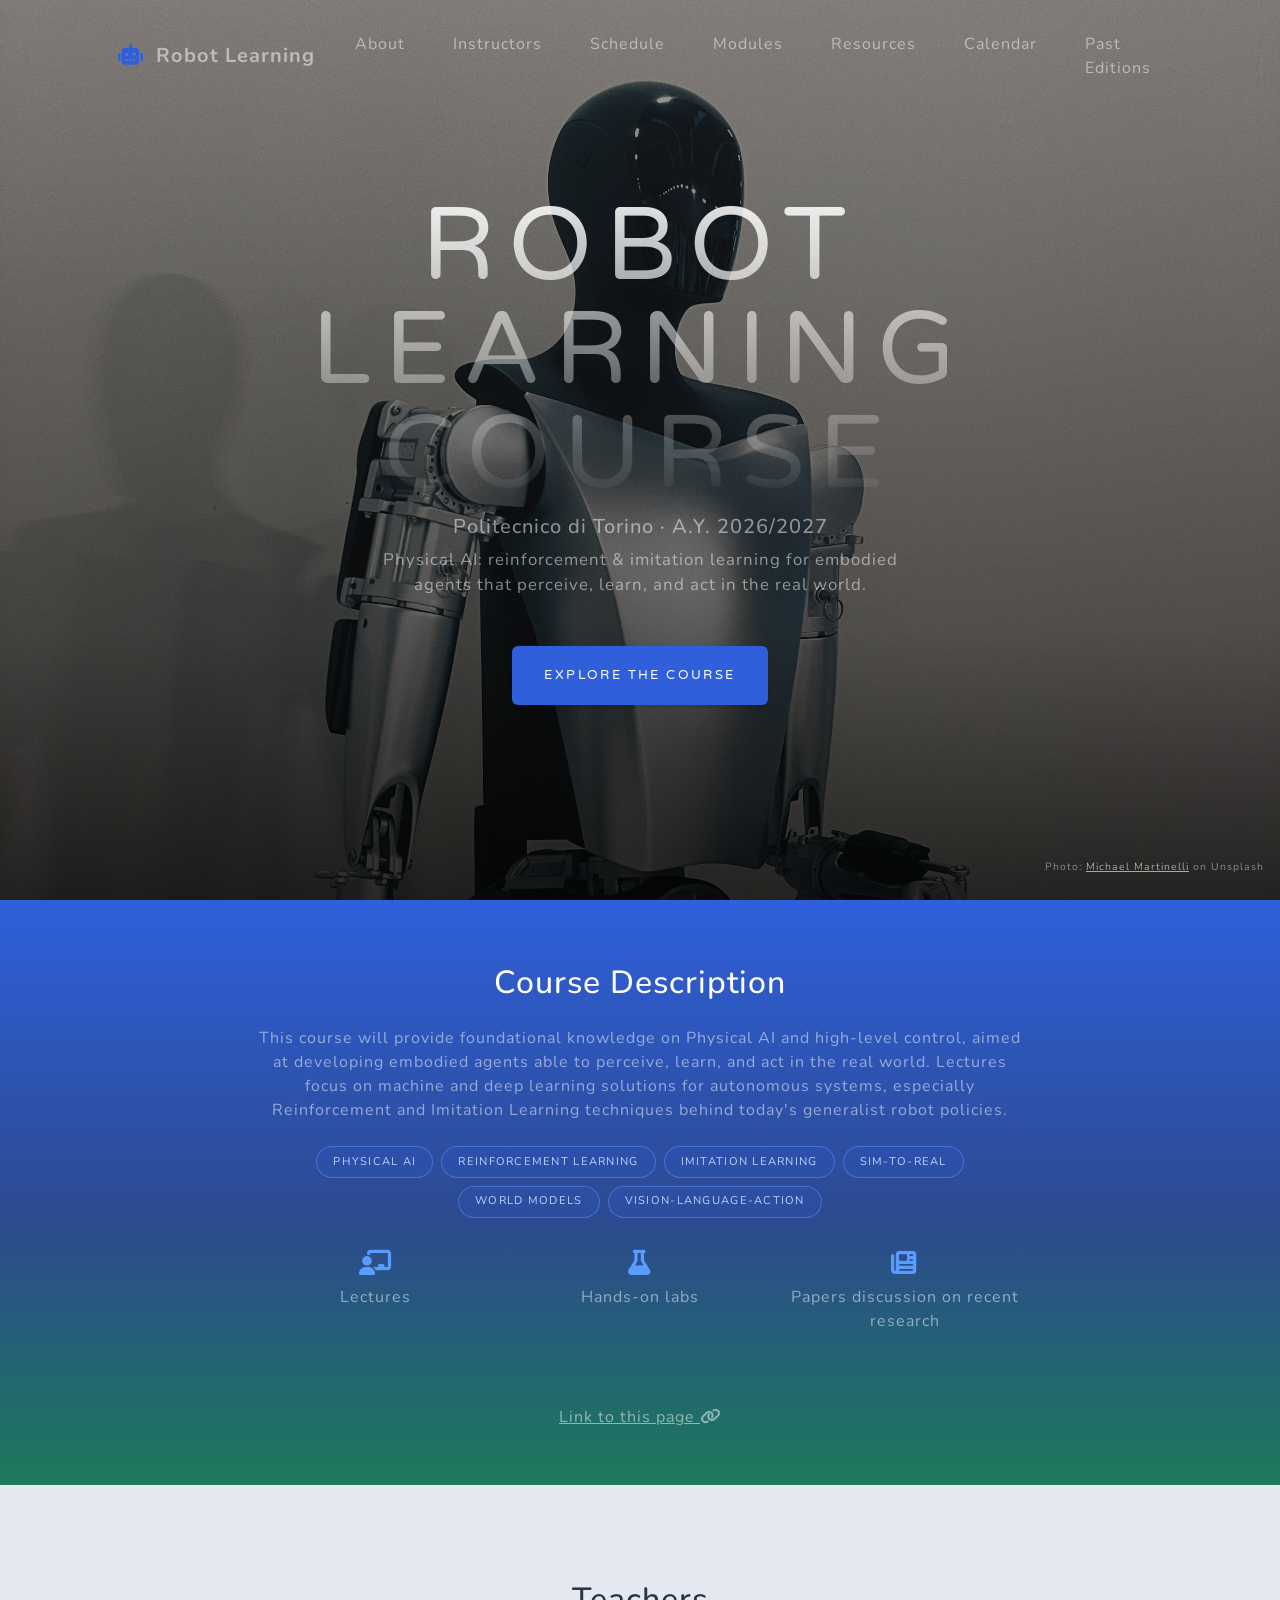
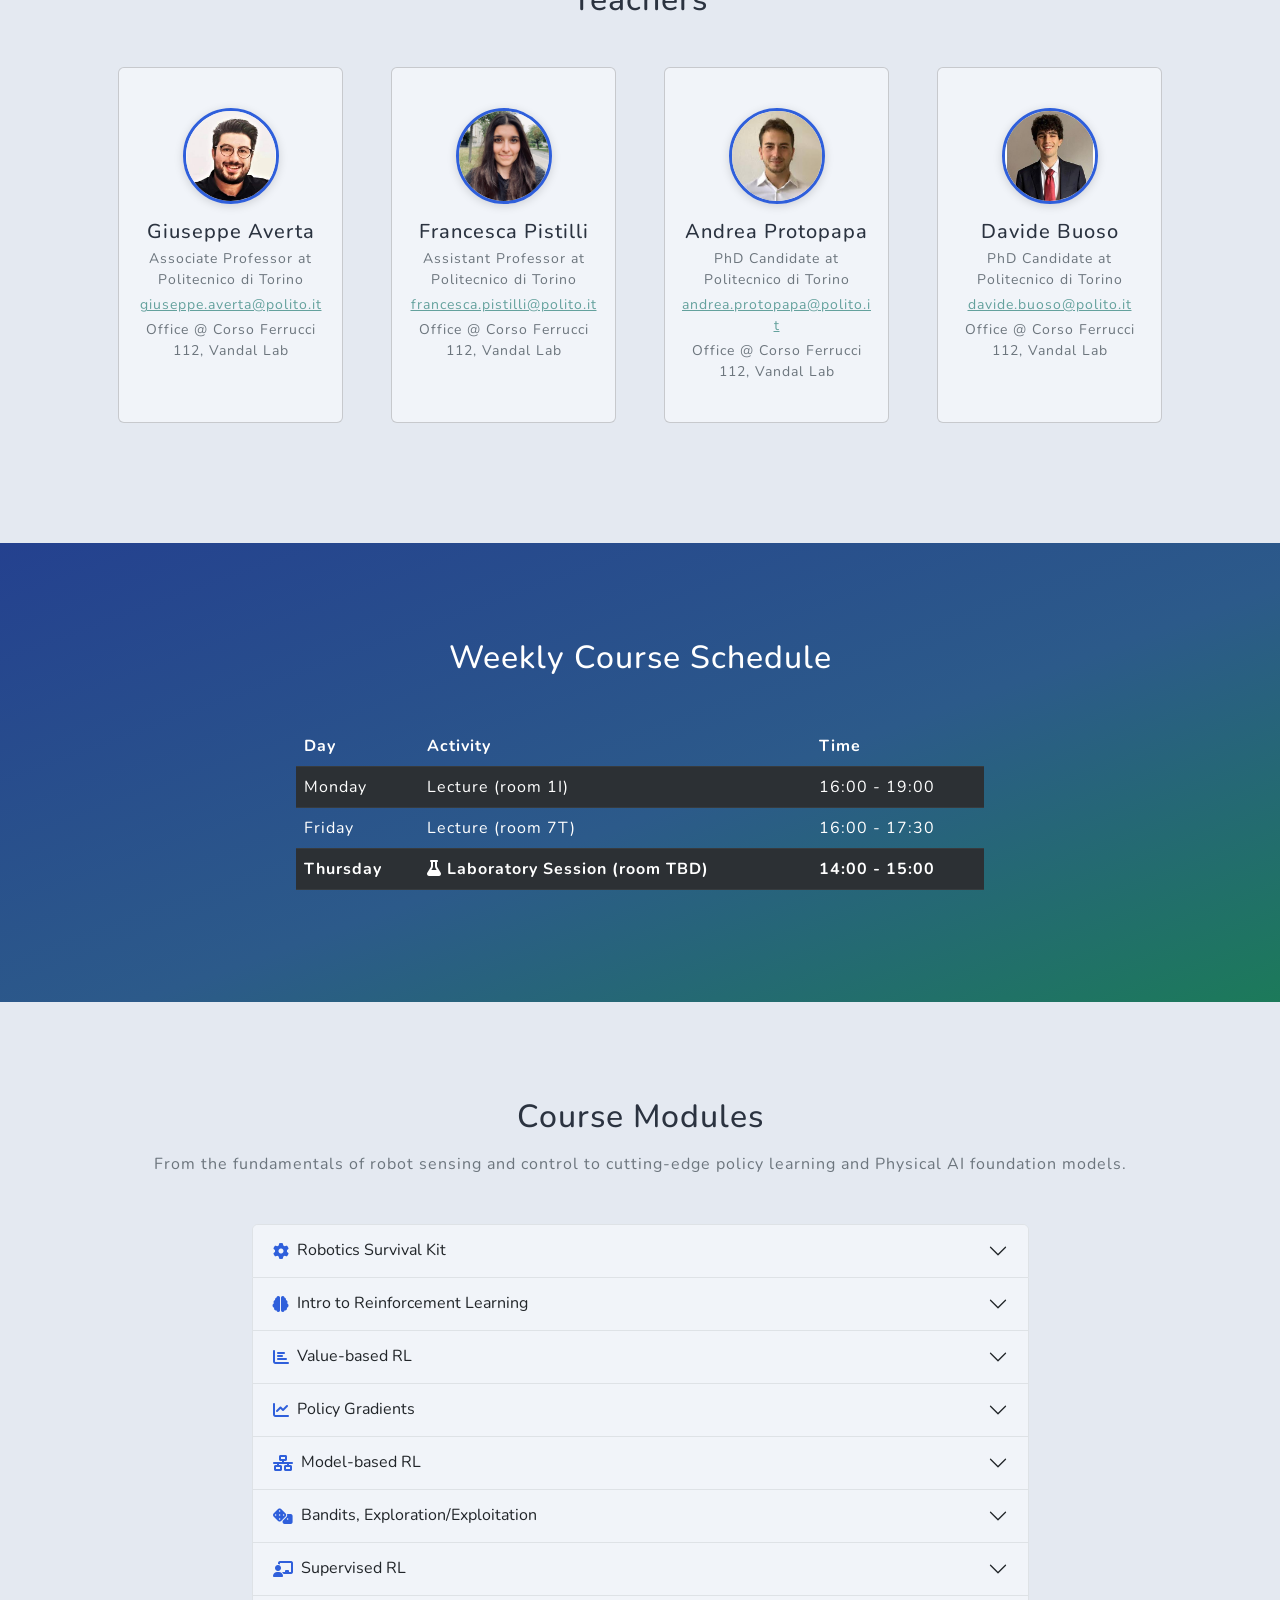
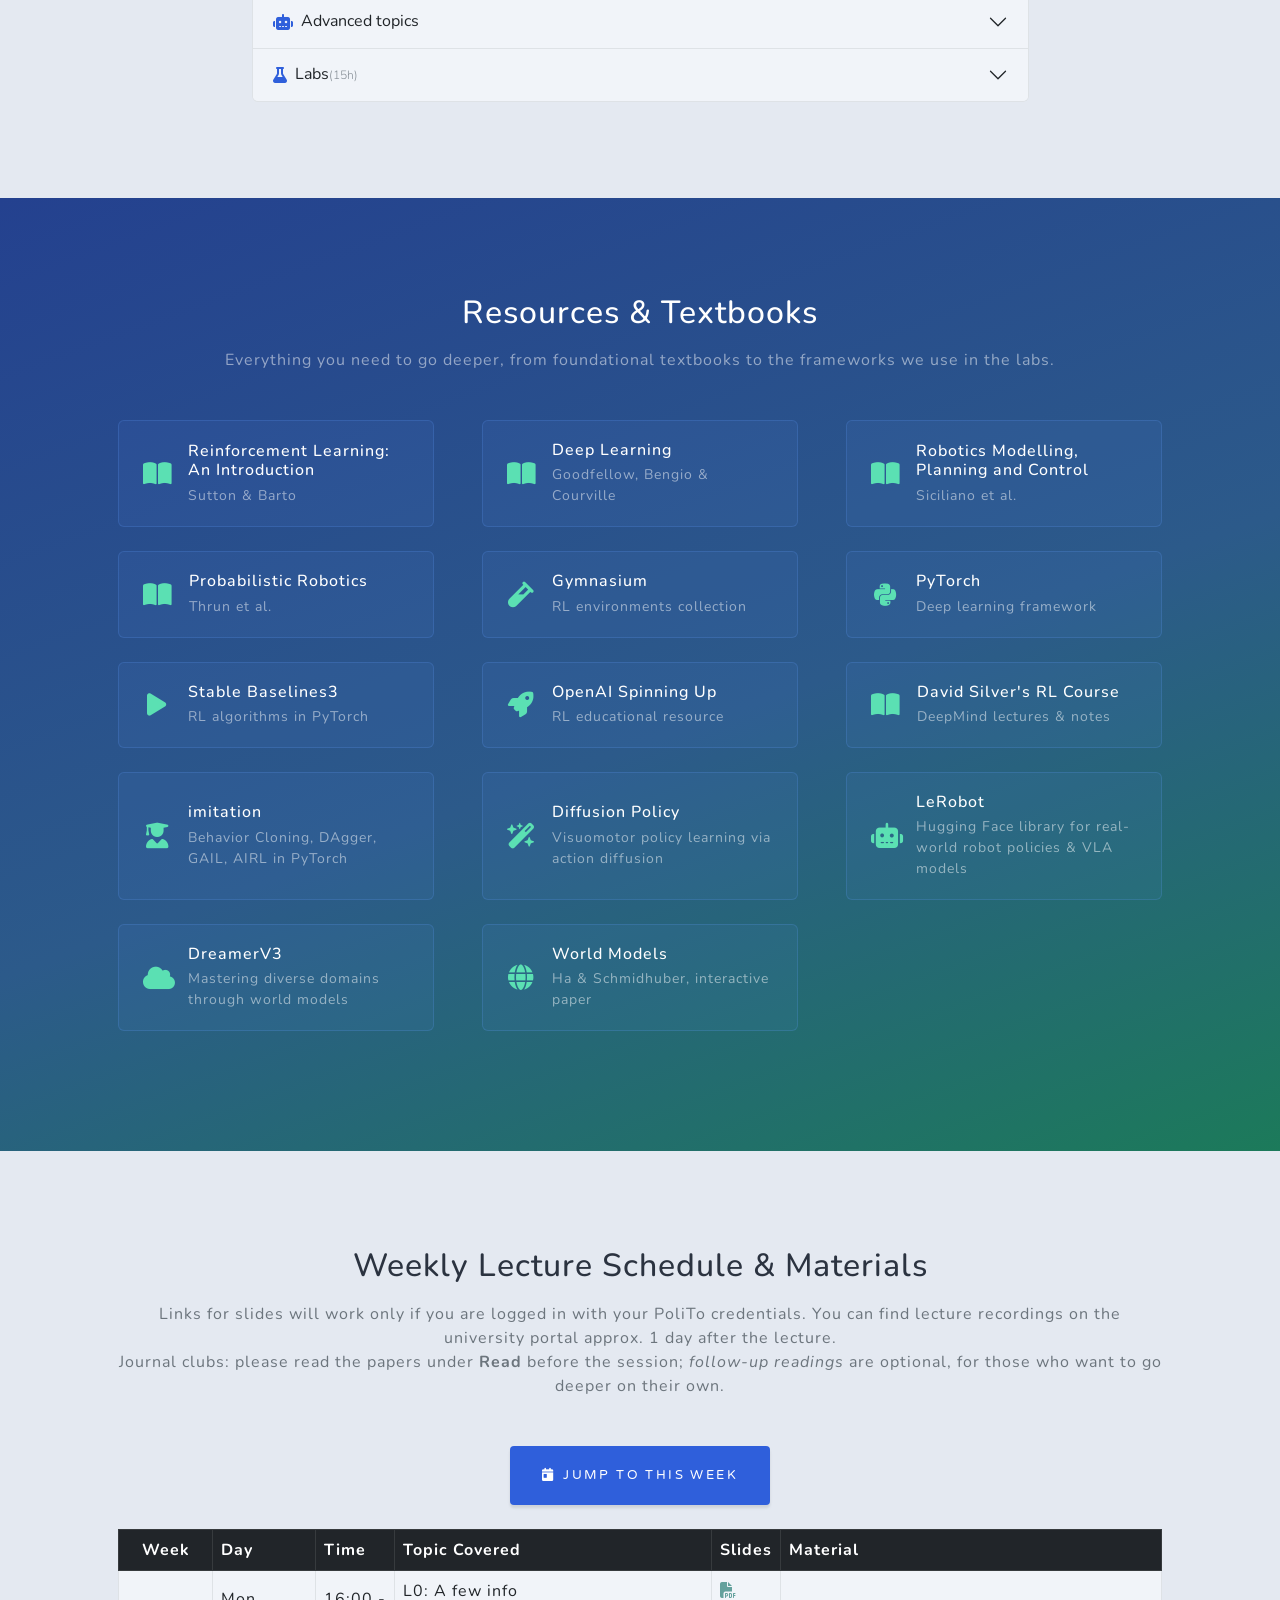
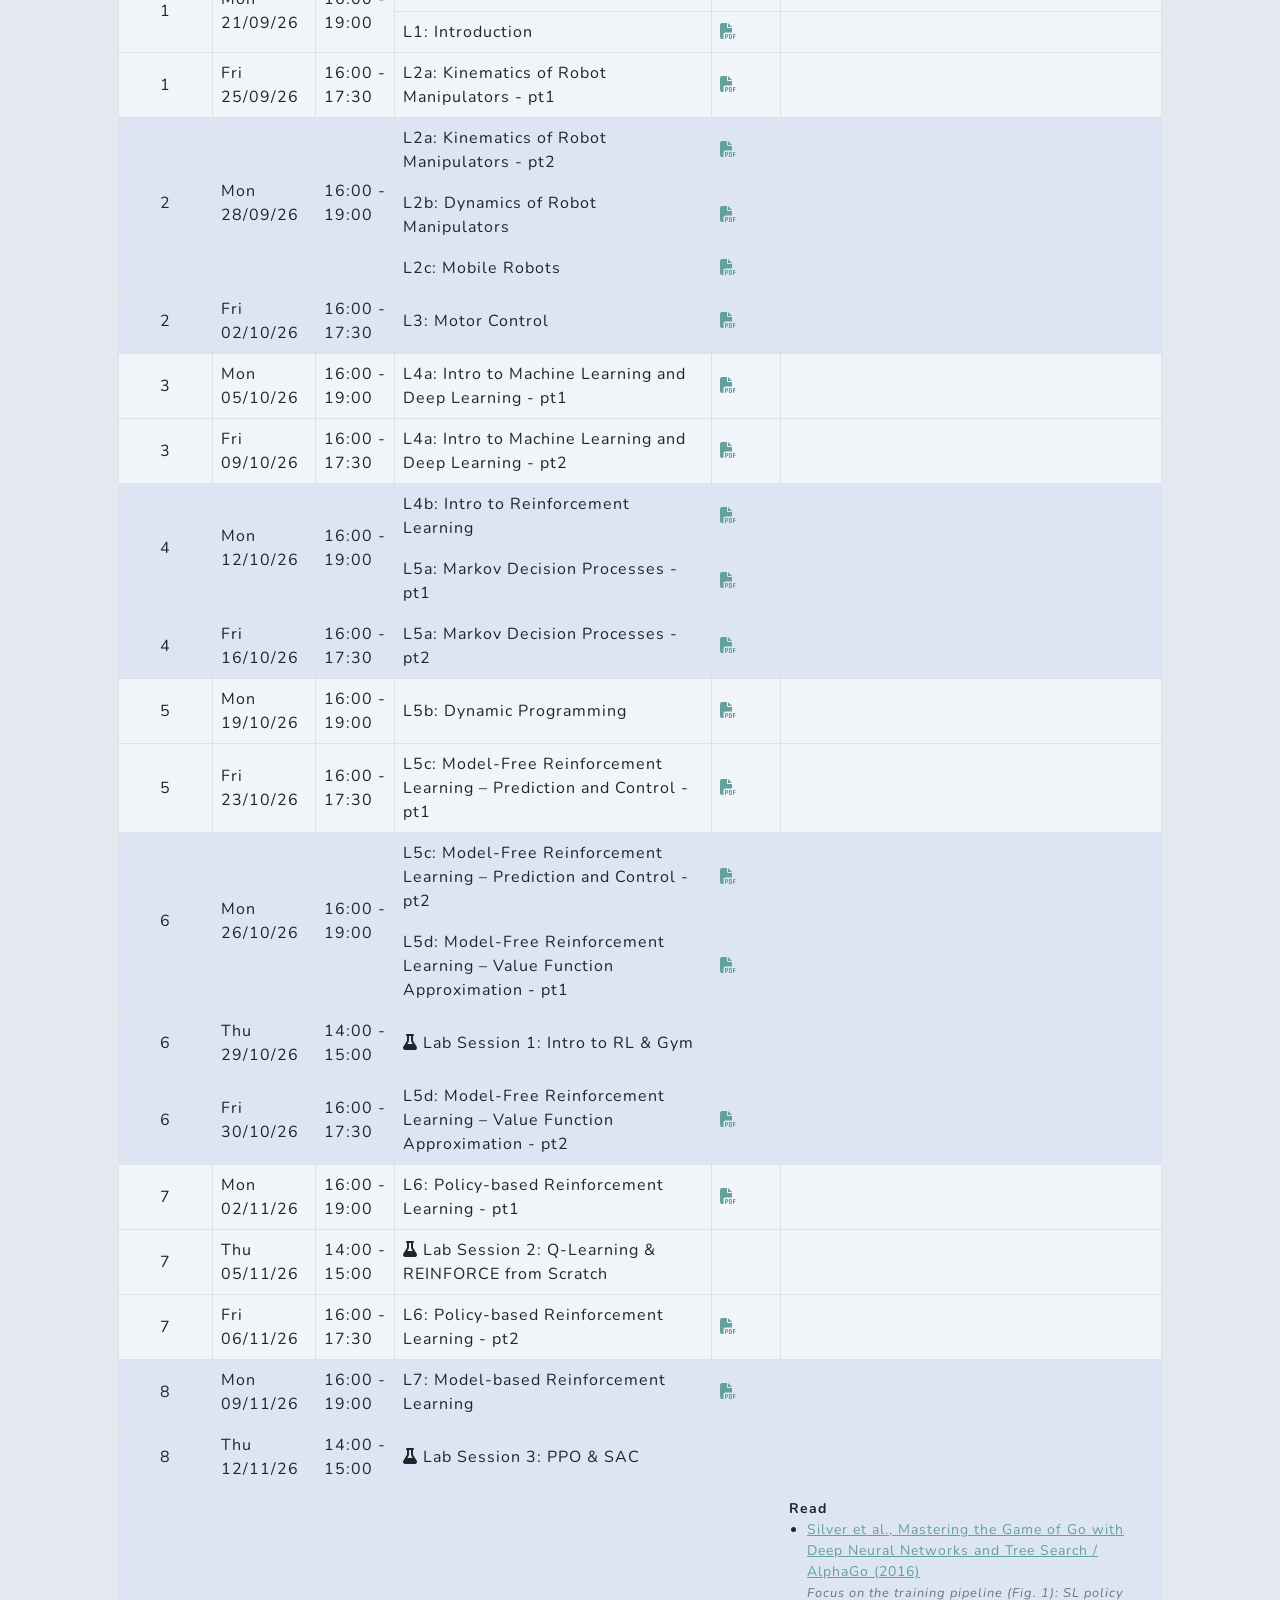
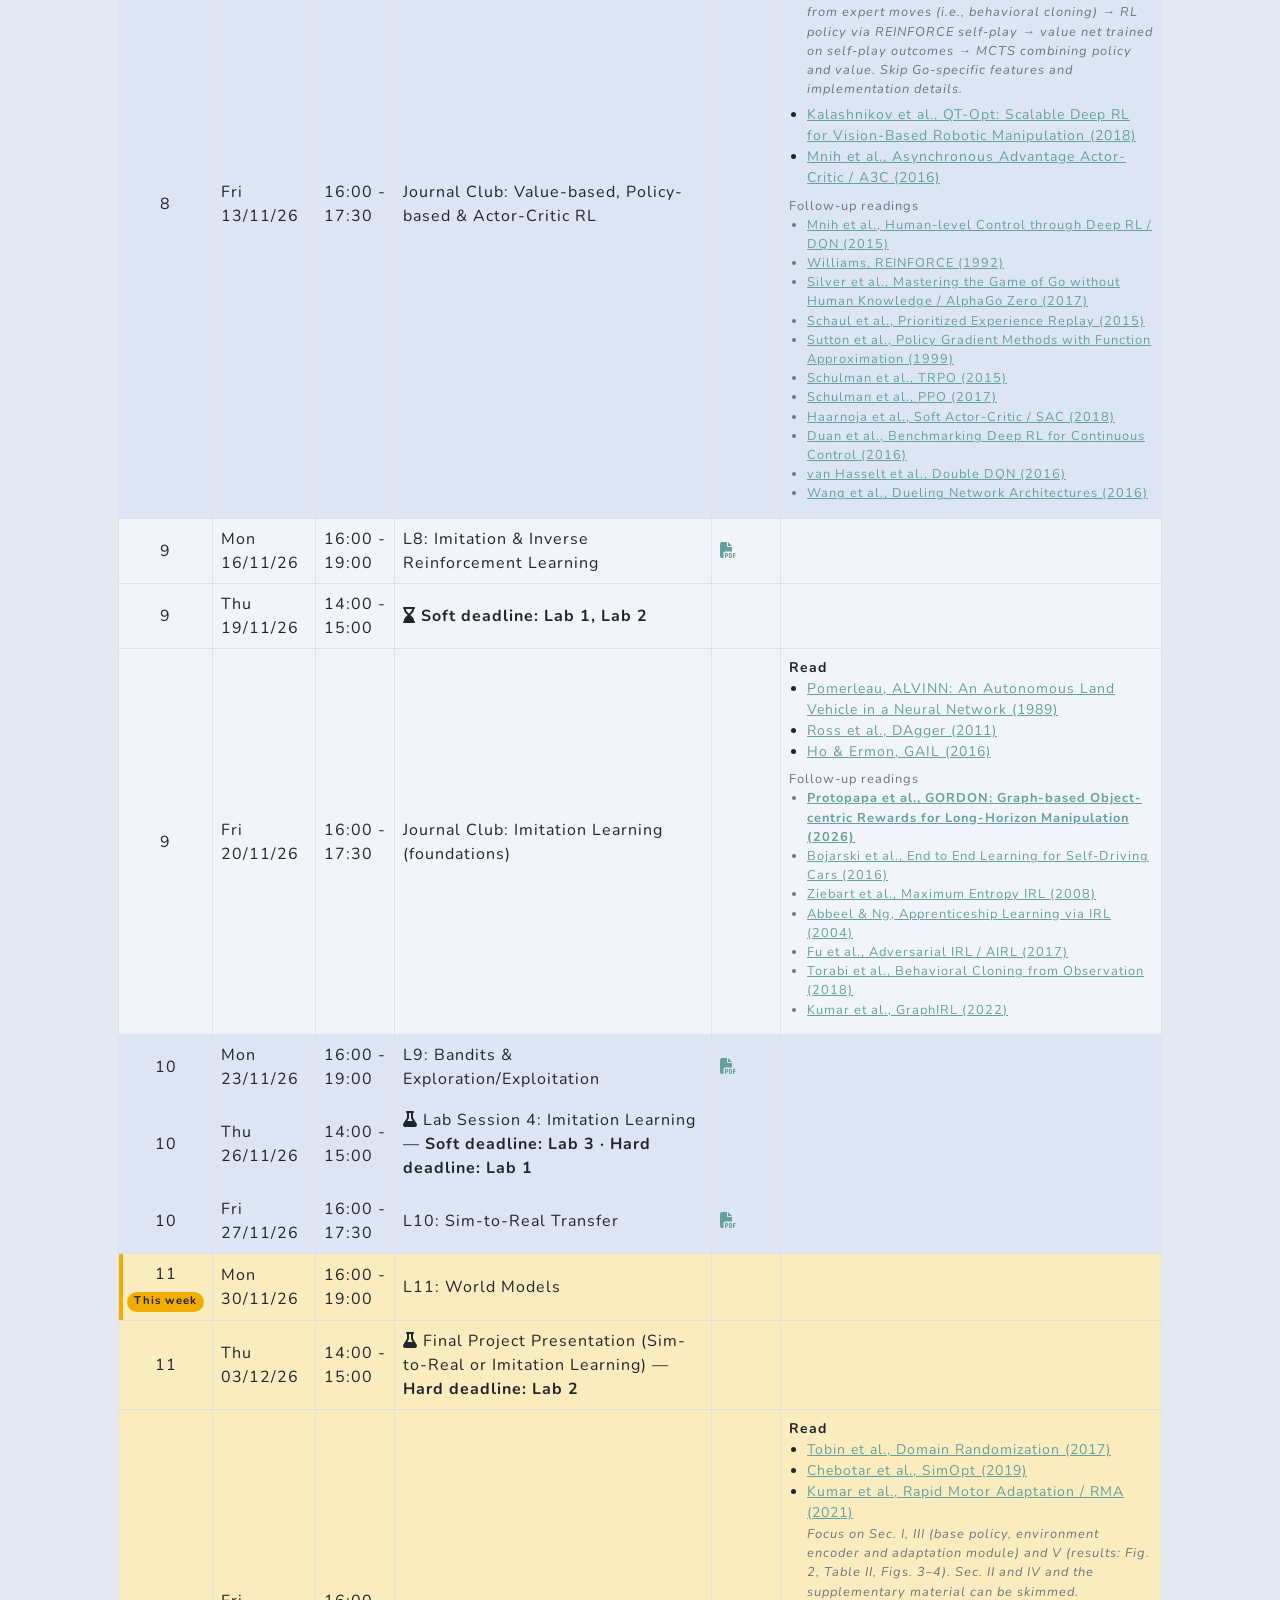
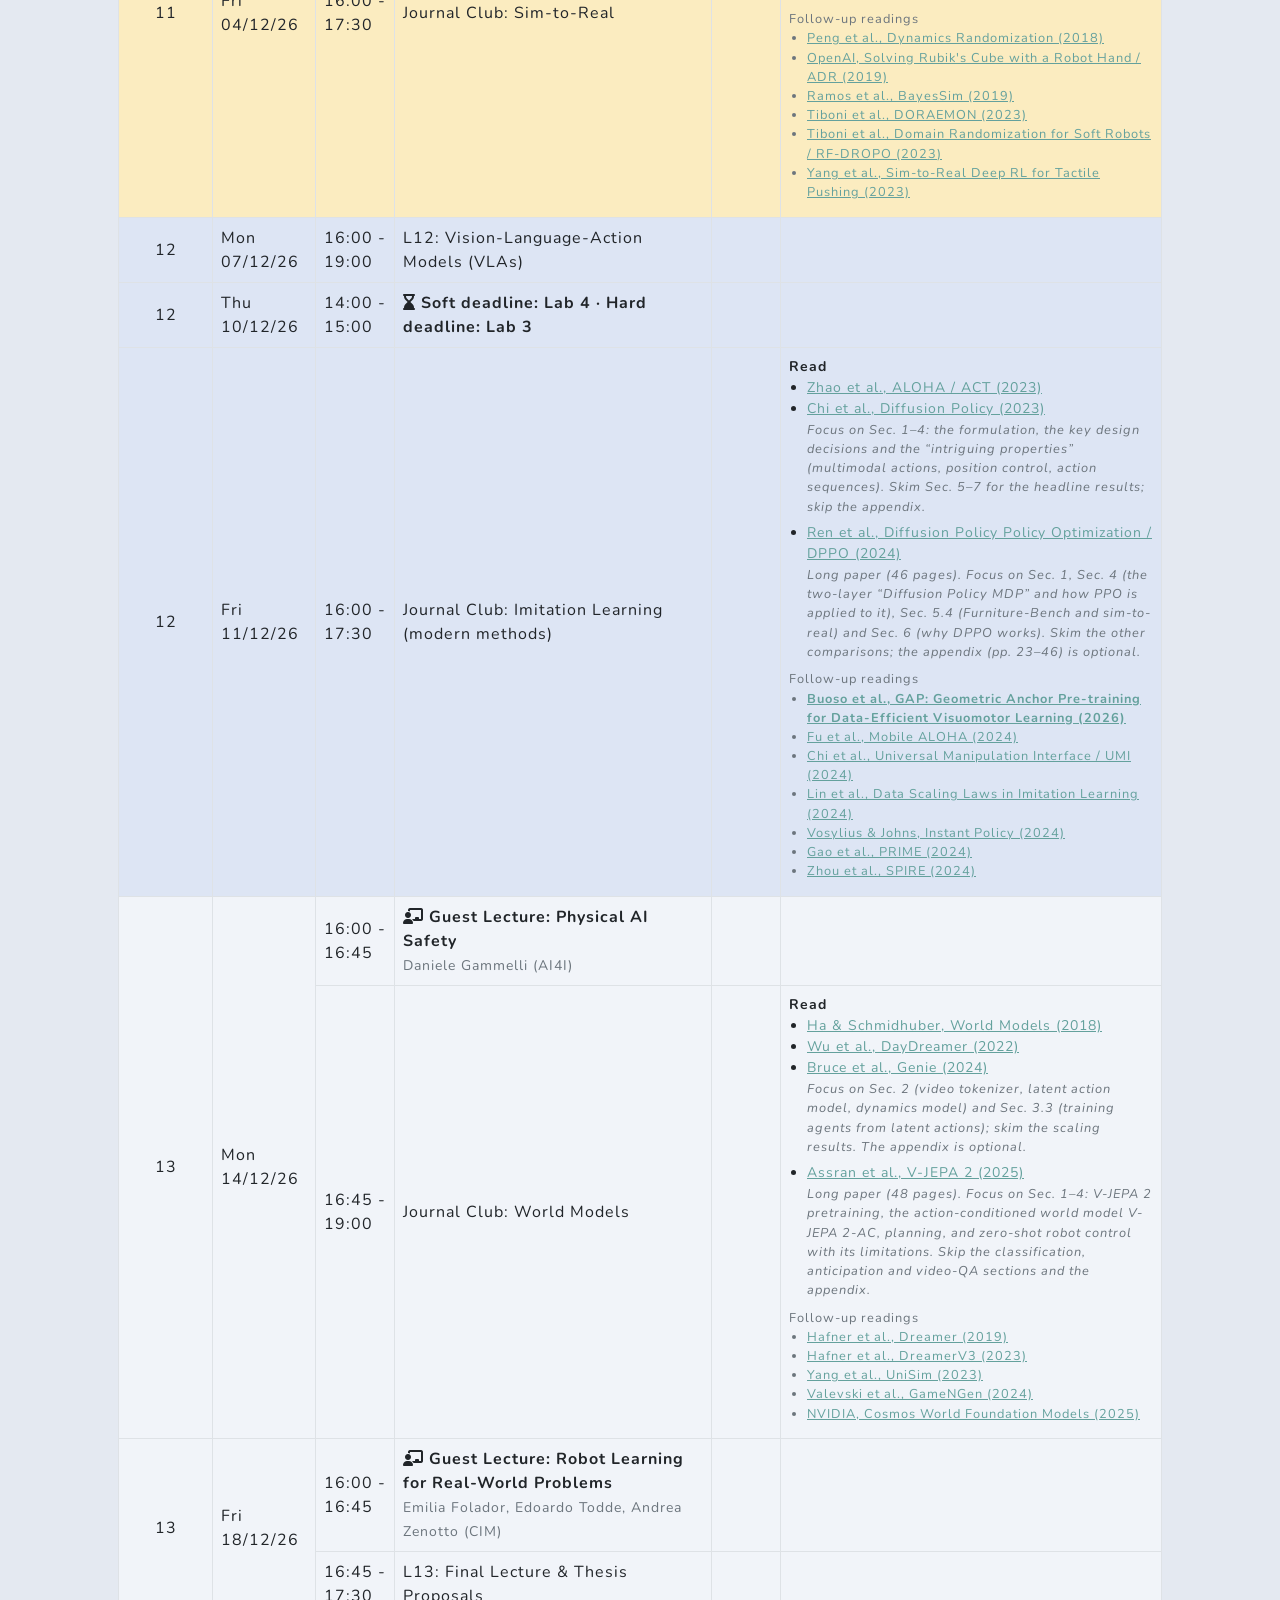
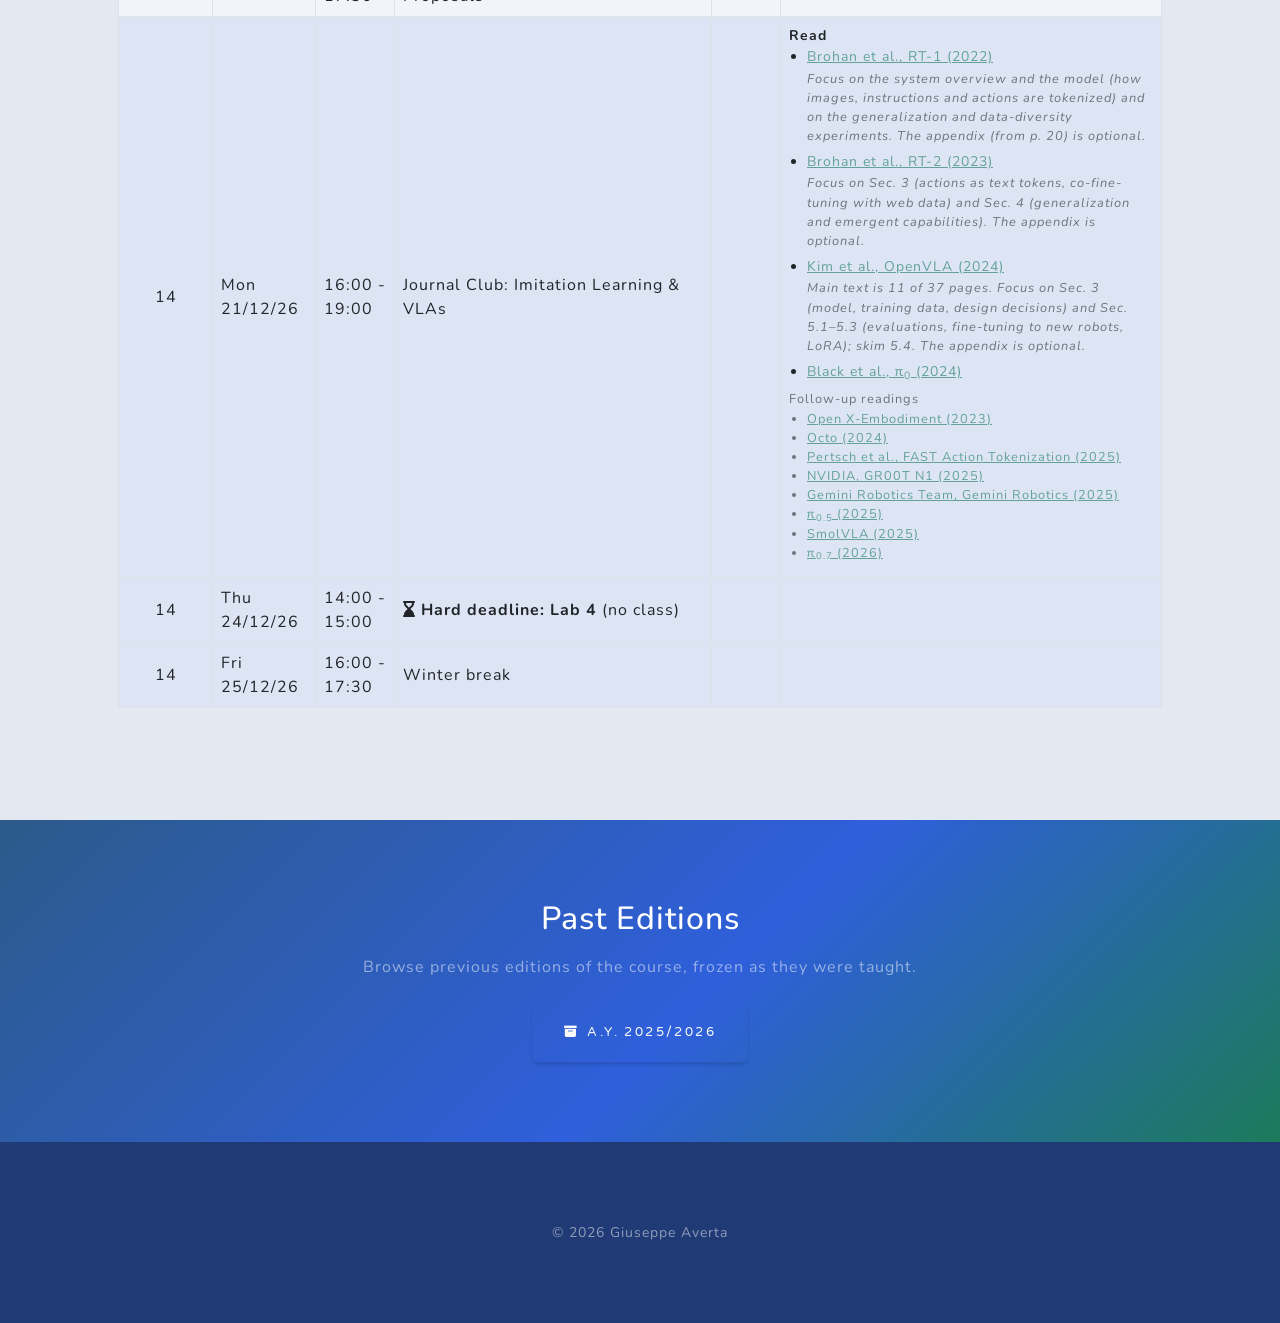
==== commit b3f89da2: "Guest lectures: Gammelli (AI4I, Physical AI Safety) on 14/12, CIM moved to 18/12 16:00" ====
--- a/index.html
+++ b/index.html
@@ -768,7 +768,7 @@
           <td>Mon 16/11/26</td>
           <td>16:00 - 19:00</td>
           <td>L8: Imitation &amp; Inverse Reinforcement Learning</td>
-          <td><a href="https://file.didattica.polito.it/dl/MATDID/34226994" target="_blank" aria-label="View Slides"><i class="fa-solid fa-file-pdf"></i></a></td>
+          <td><a href="https://file.didattica.polito.it/dl/MATDID/34235577" target="_blank" aria-label="View Slides"><i class="fa-solid fa-file-pdf"></i></a></td>
           <td></td>
         </tr>
         <tr class="week-9">
@@ -920,7 +920,7 @@
           <td rowspan="2">13</td>
           <td rowspan="2">Mon 14/12/26</td>
           <td>16:00 - 16:45</td>
-          <td><i class="fa-solid fa-chalkboard-user"></i> <strong>Guest Lecture: Robot Learning for Real-World Problems</strong><br><span class="small text-muted">Emilia Folador, Edoardo Todde, Andrea Zenotto (CIM)</span></td>
+          <td><i class="fa-solid fa-chalkboard-user"></i> <strong>Guest Lecture: Physical AI Safety</strong><br><span class="small text-muted">Daniele Gammelli (AI4I)</span></td>
           <td></td>
           <td></td>
         </tr>
@@ -949,9 +949,15 @@
           </td>
         </tr>
         <tr class="week-13">
-          <td>13</td>
-          <td>Fri 18/12/26</td>
-          <td>16:00 - 17:30</td>
+          <td rowspan="2">13</td>
+          <td rowspan="2">Fri 18/12/26</td>
+          <td>16:00 - 16:45</td>
+          <td><i class="fa-solid fa-chalkboard-user"></i> <strong>Guest Lecture: Robot Learning for Real-World Problems</strong><br><span class="small text-muted">Emilia Folador, Edoardo Todde, Andrea Zenotto (CIM)</span></td>
+          <td></td>
+          <td></td>
+        </tr>
+        <tr class="week-13">
+          <td>16:45 - 17:30</td>
           <td>L13: Final Lecture &amp; Thesis Proposals</td>
           <td></td>
           <td></td>
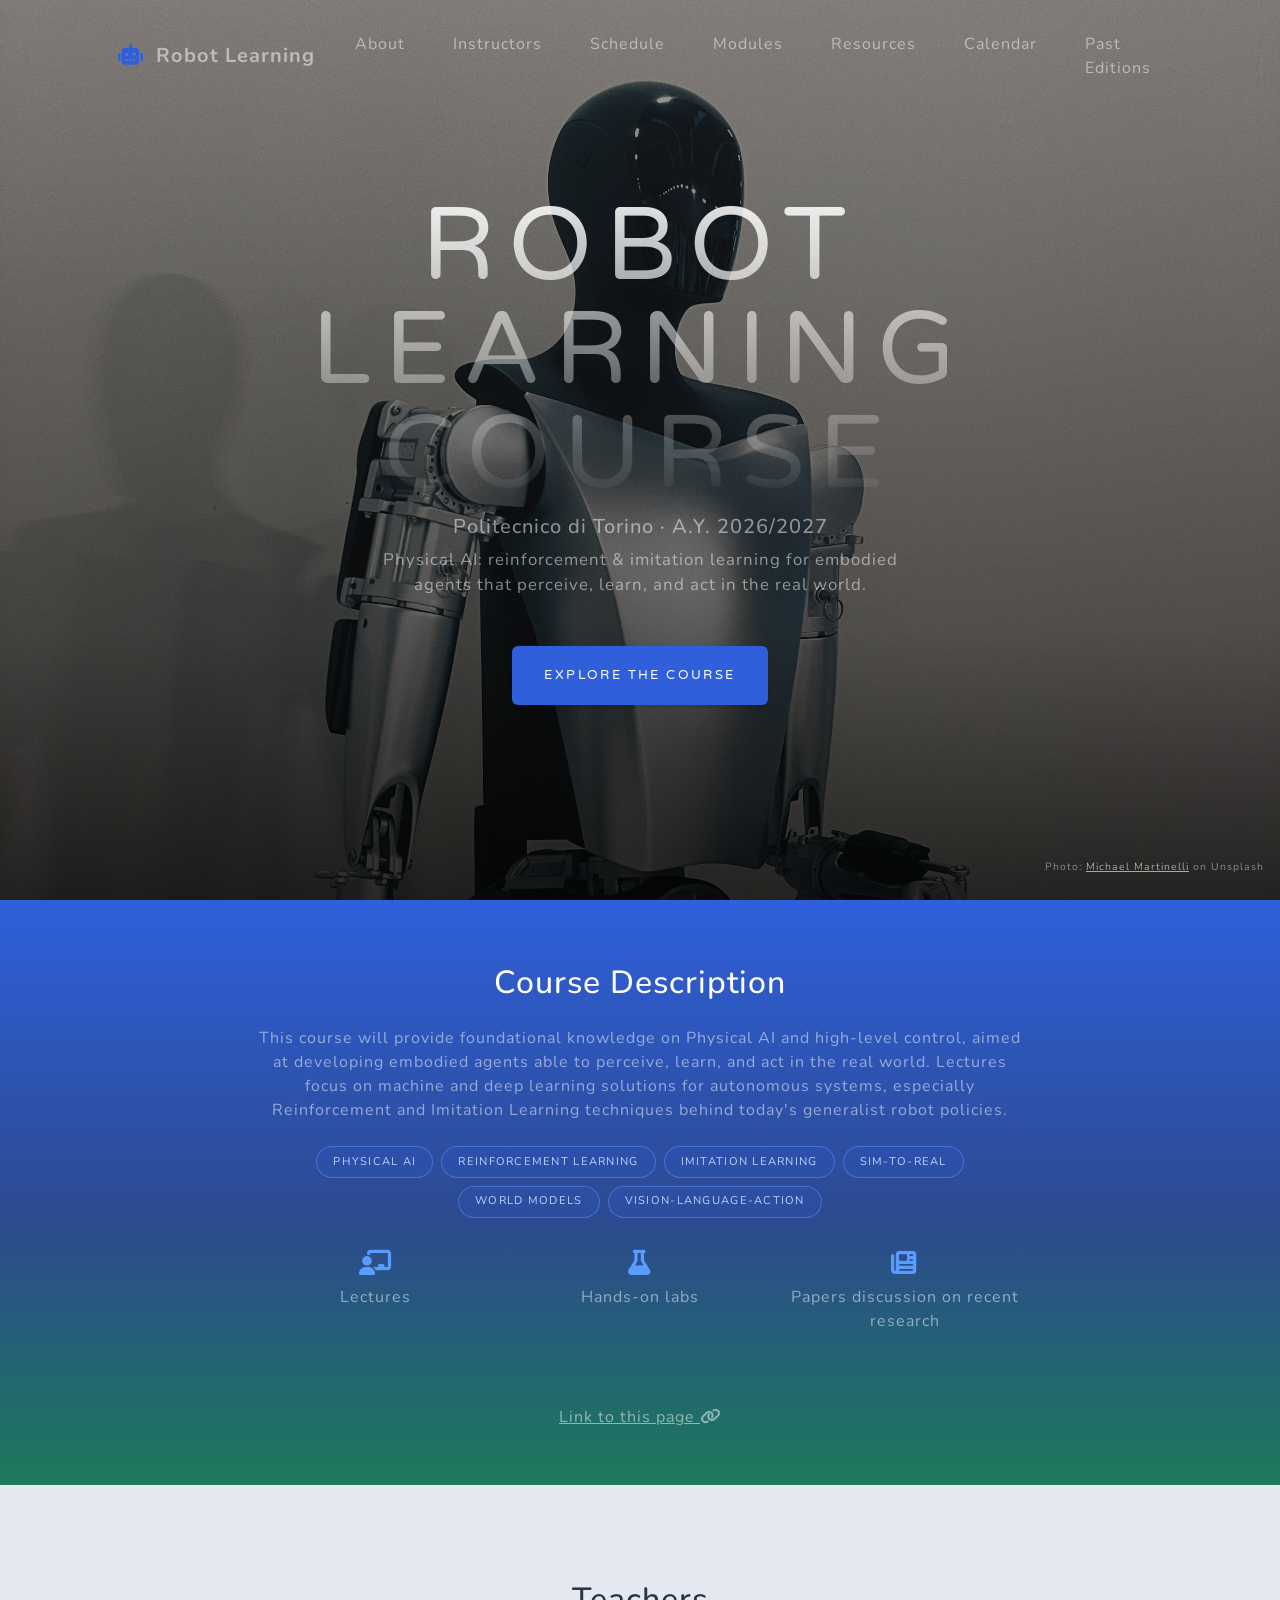
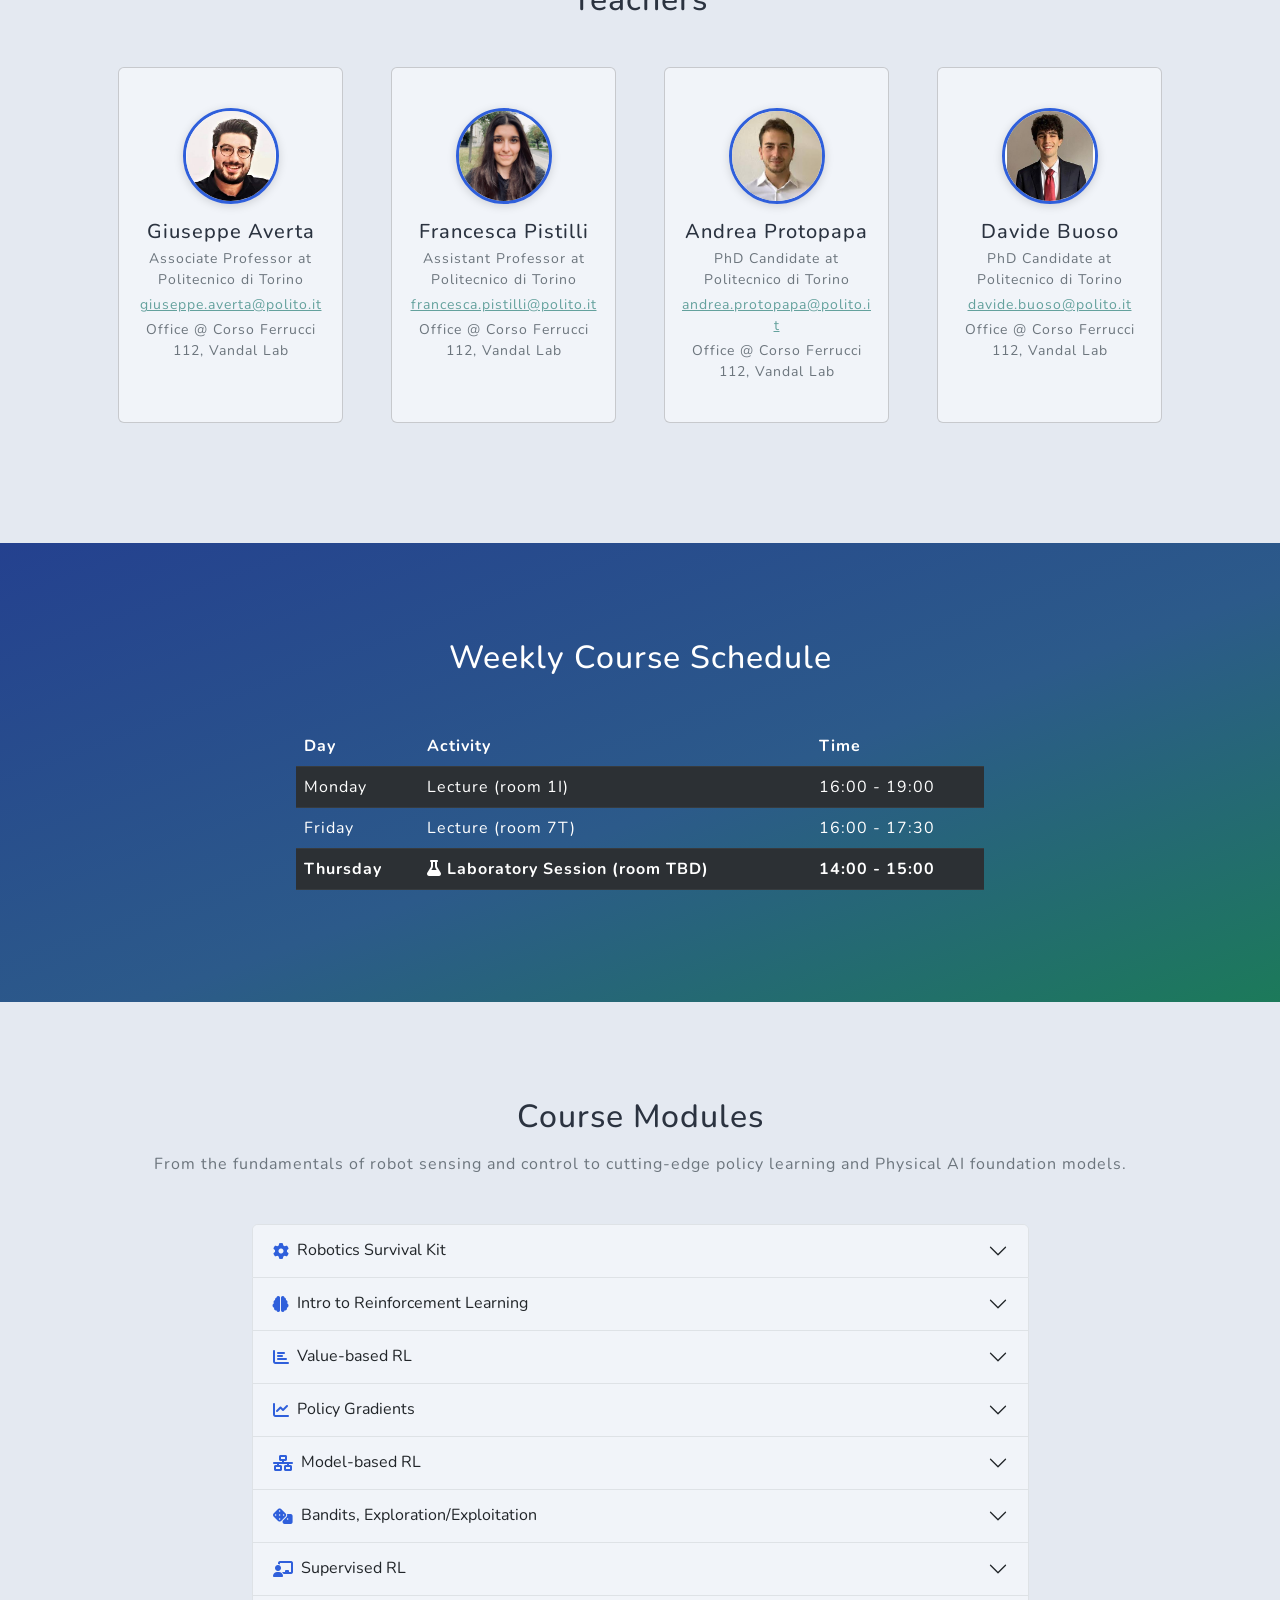
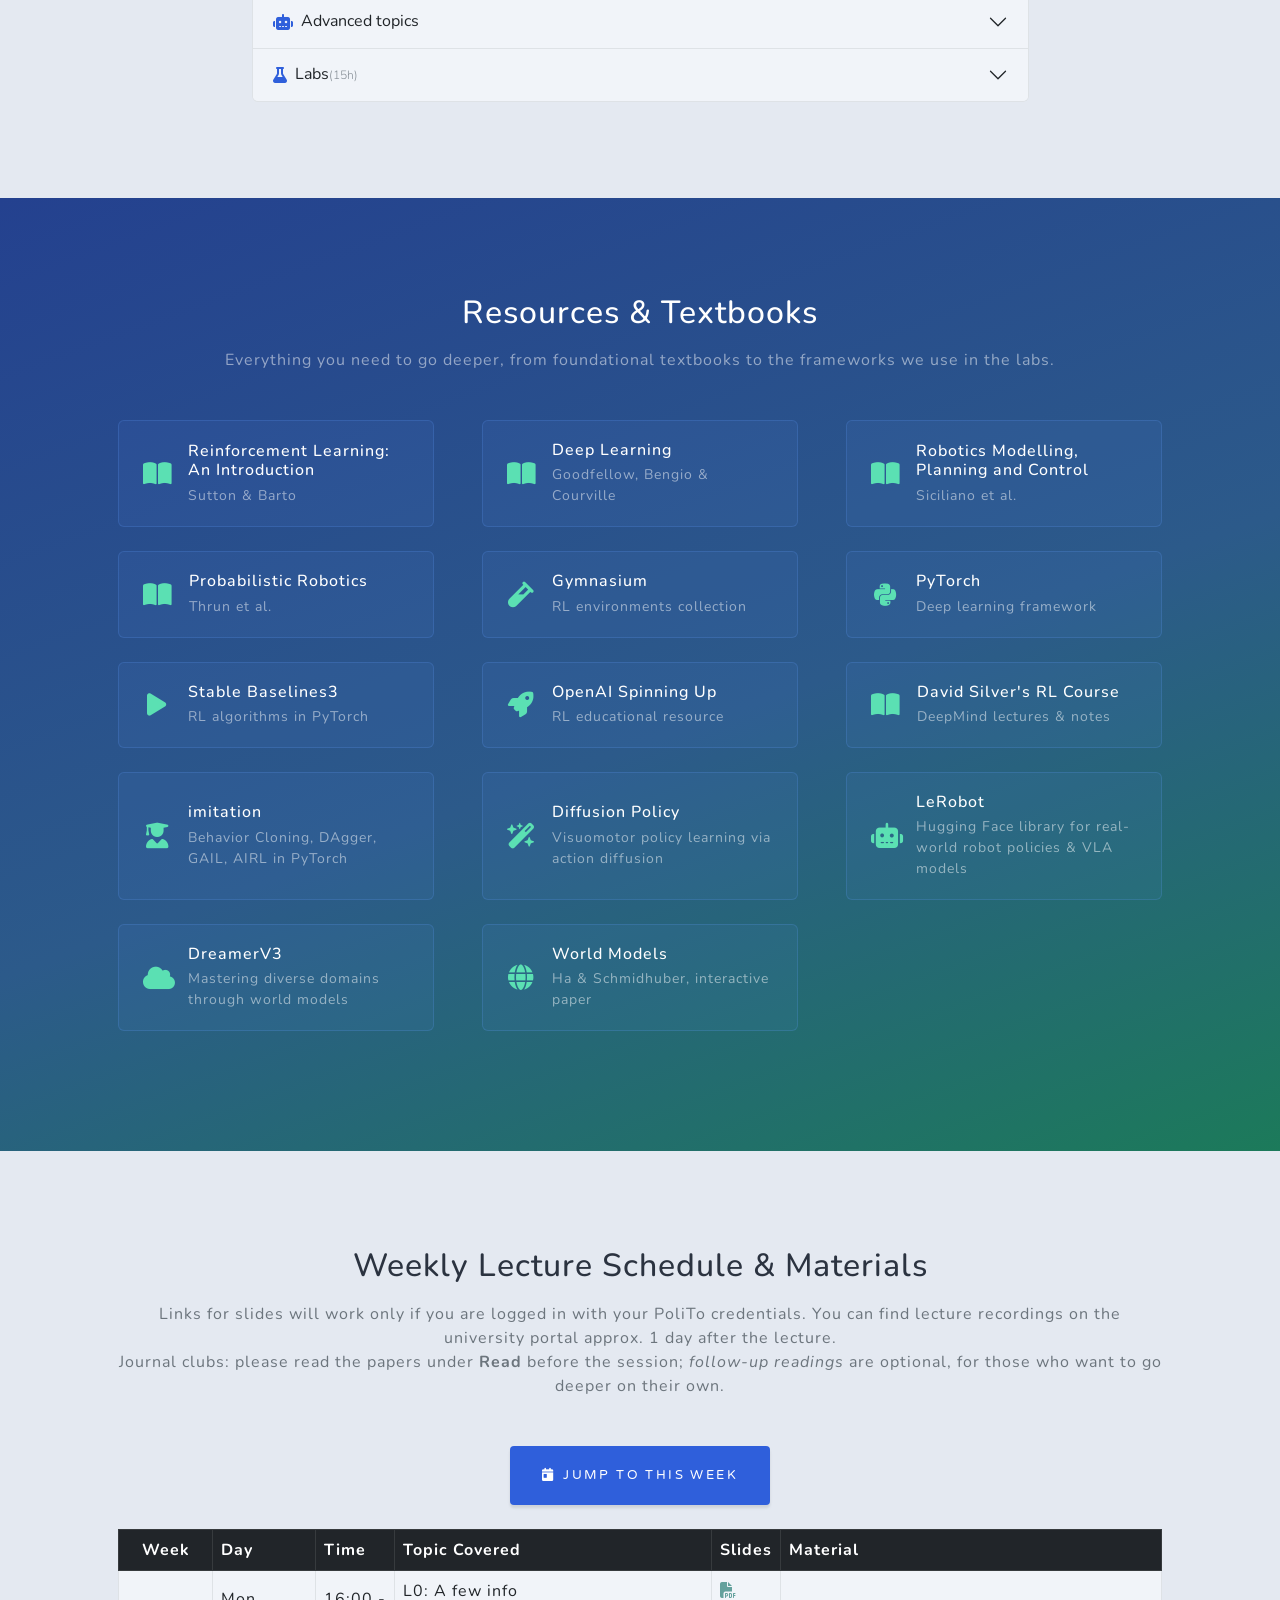
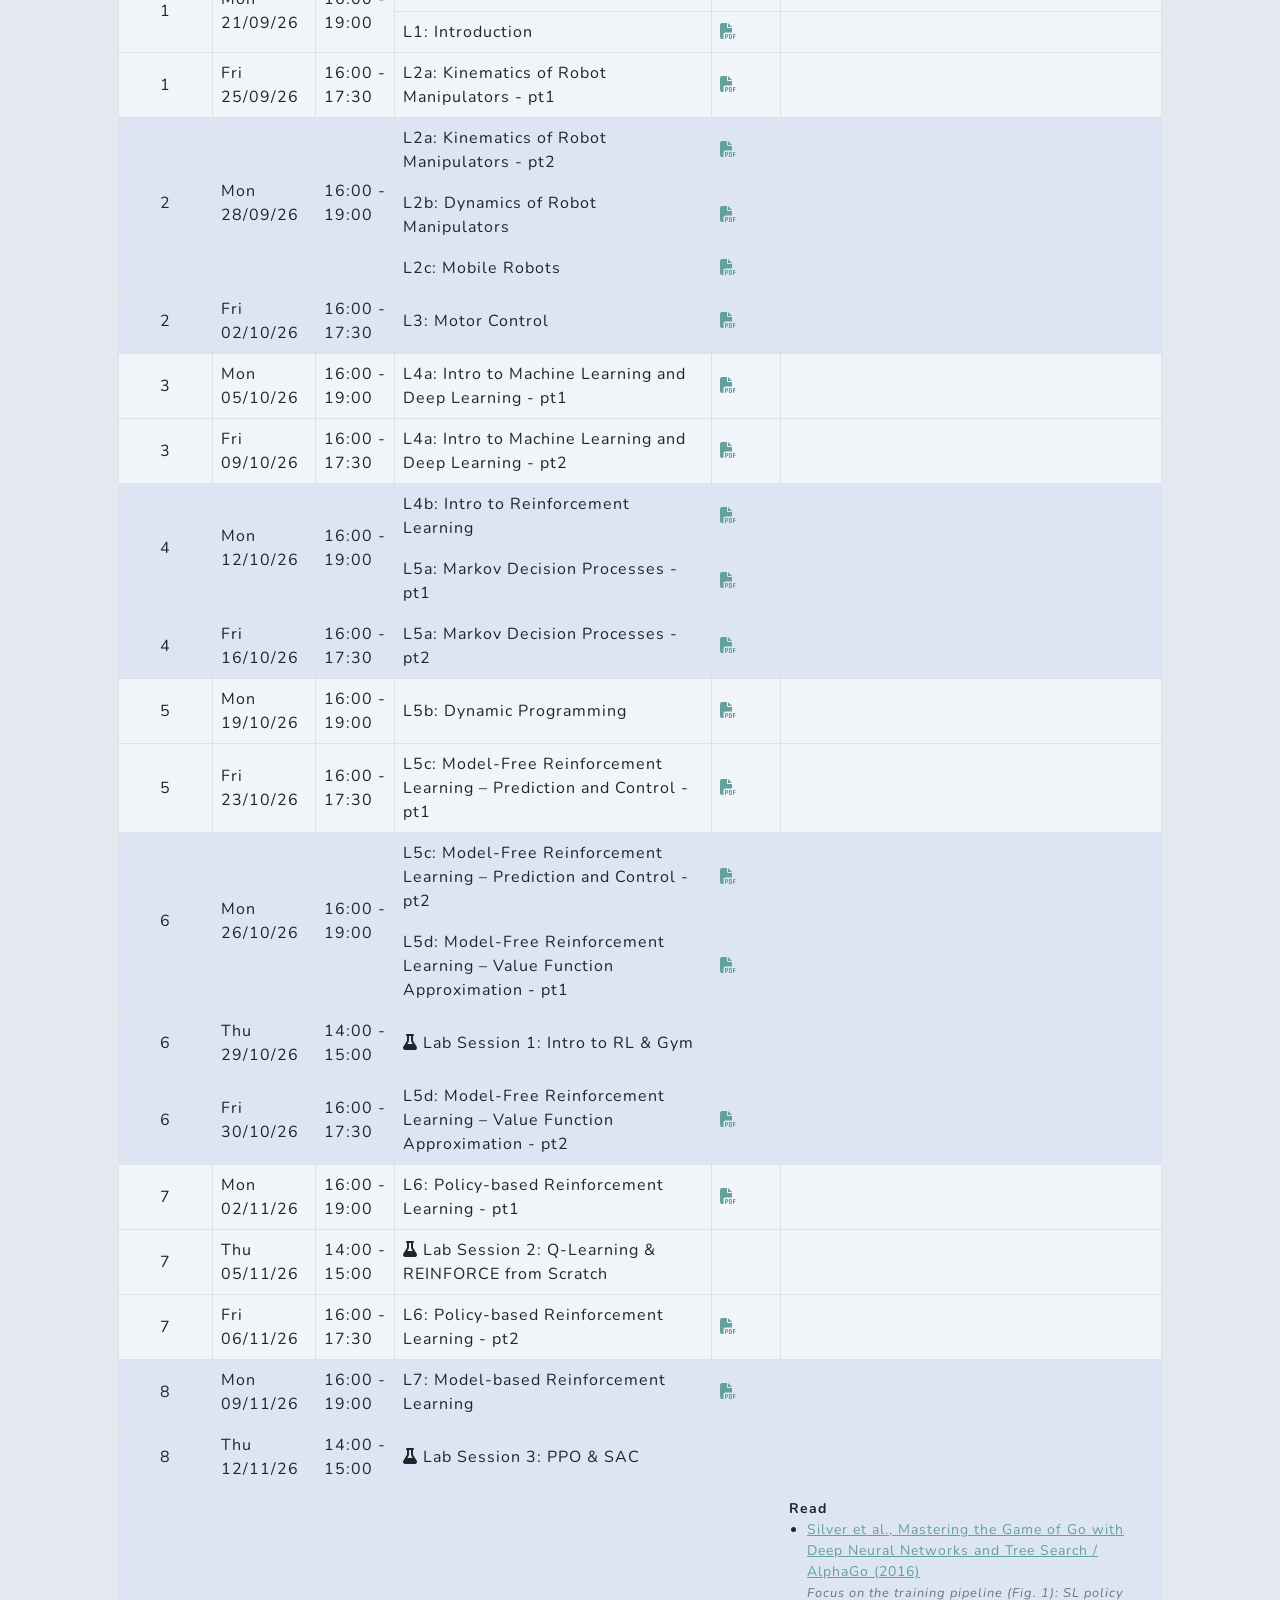
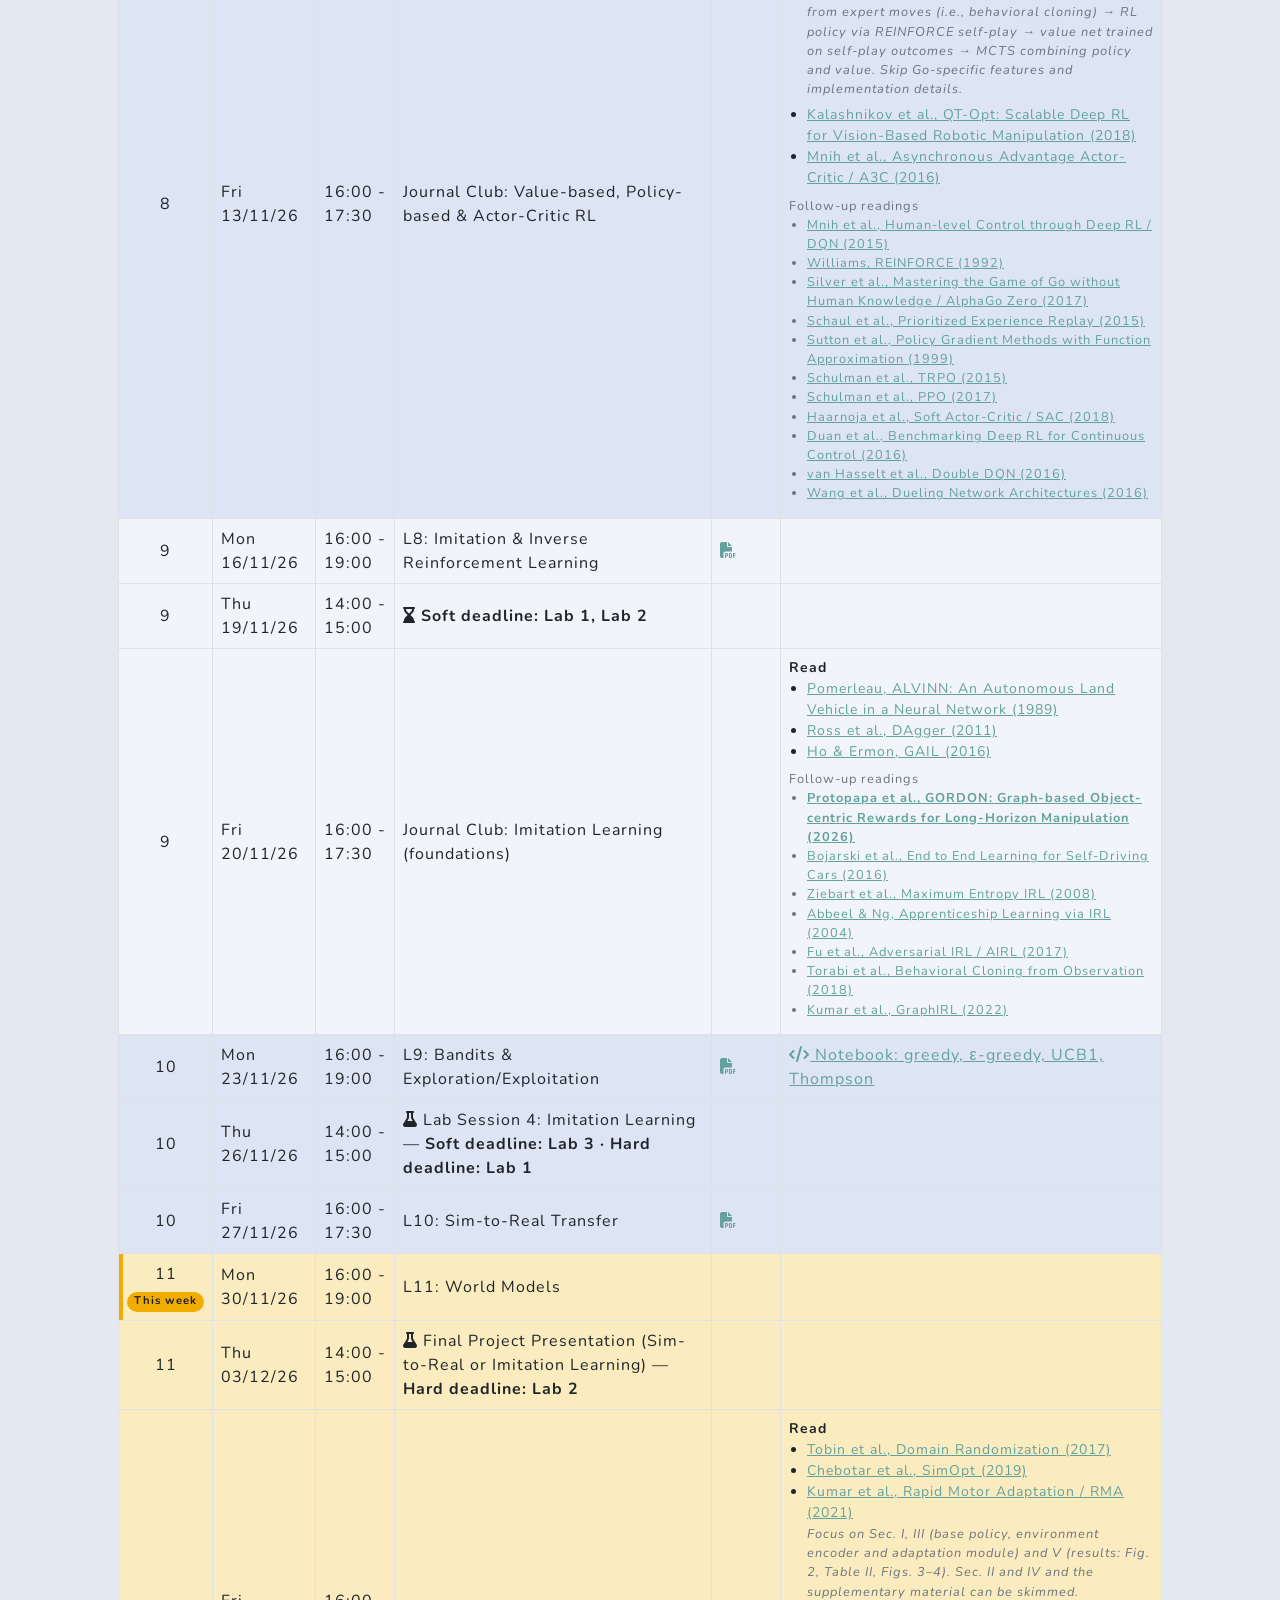
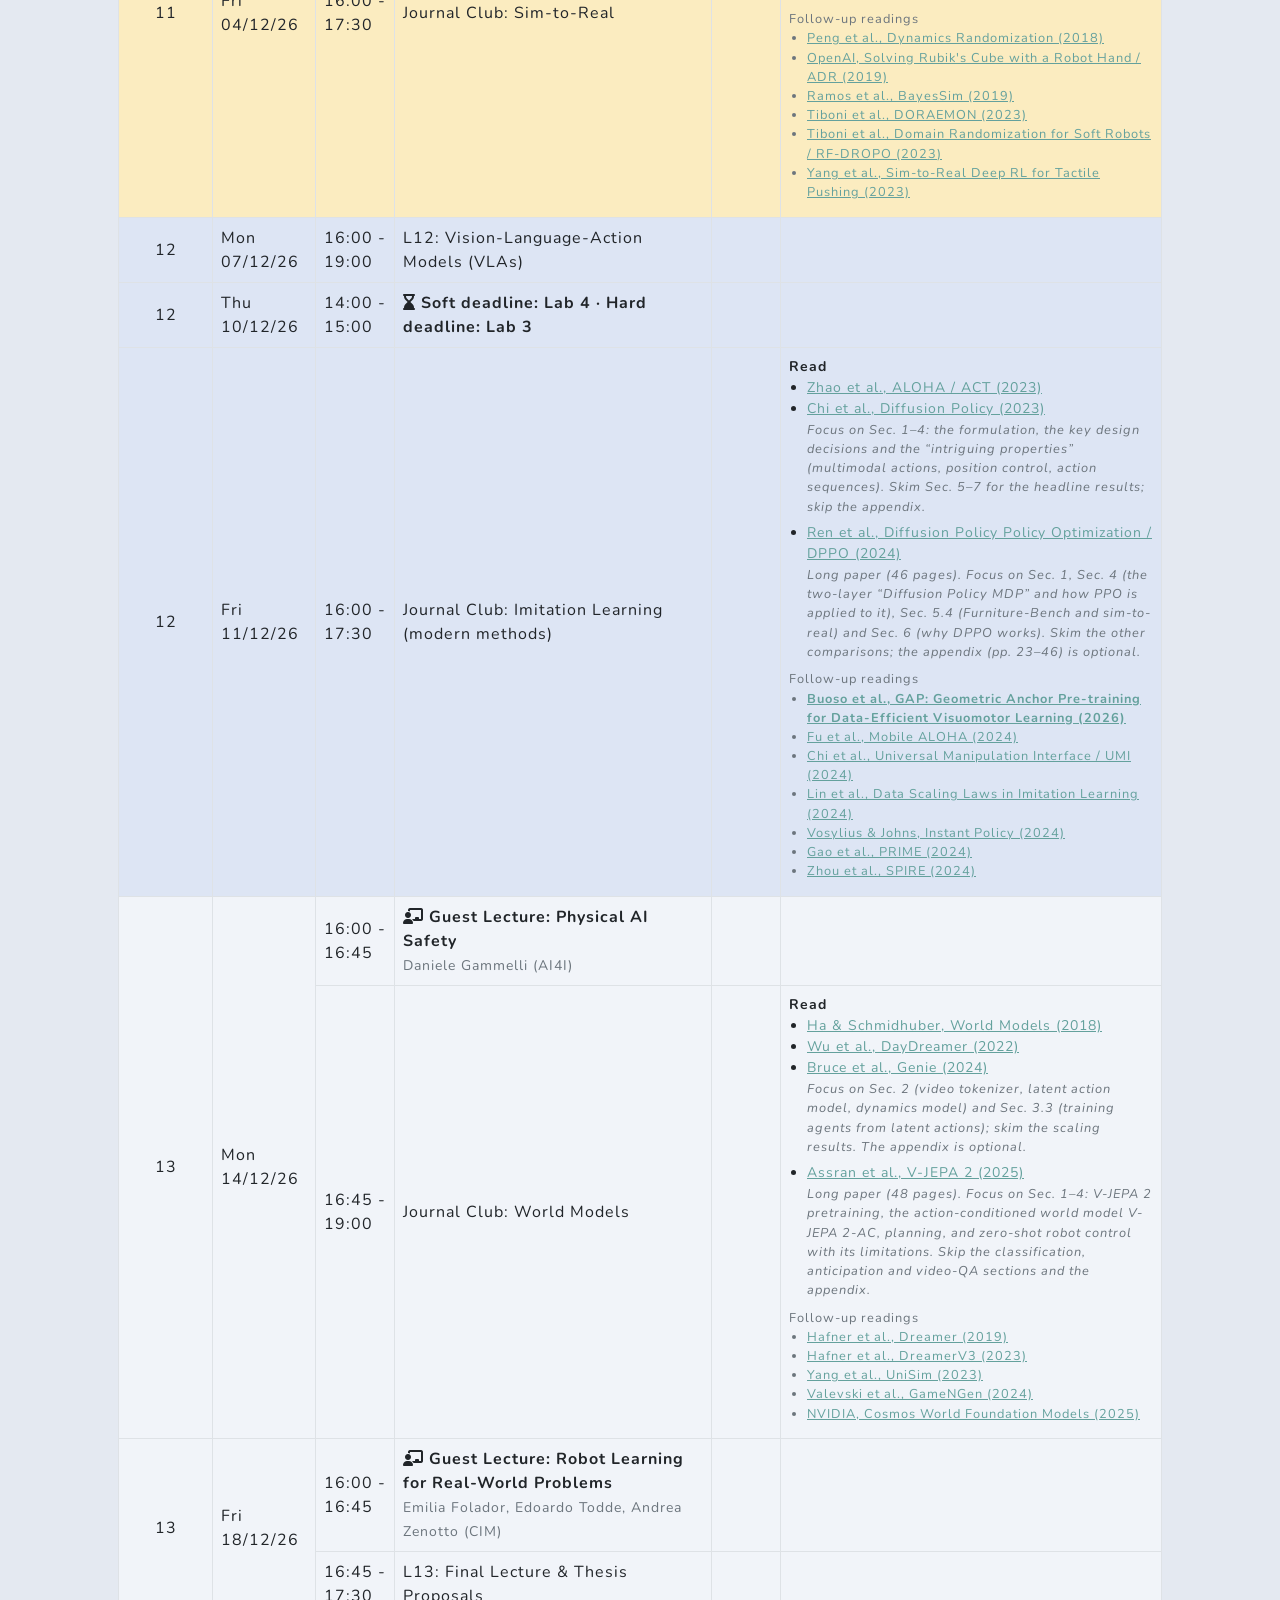
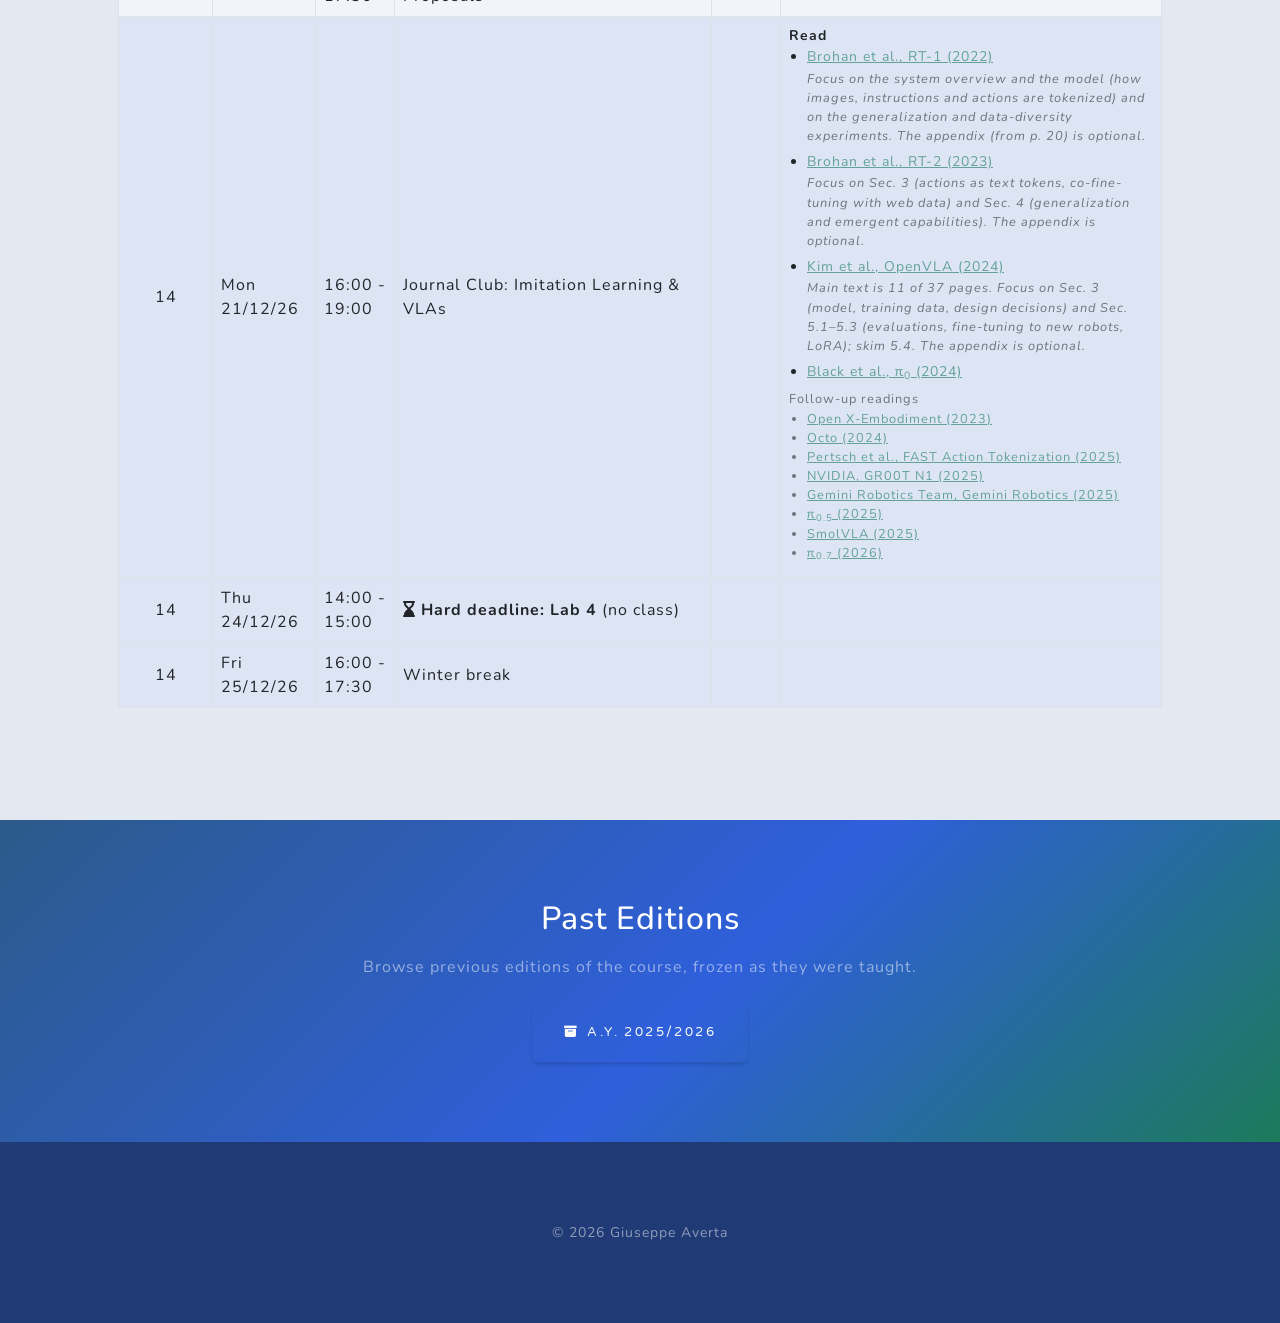
==== commit aa99f9b6: "L9: add bandit regret notebook (greedy, eps-greedy, UCB1, Thompson) with Colab link" ====
--- a/index.html
+++ b/index.html
@@ -811,7 +811,7 @@
           <td>16:00 - 19:00</td>
           <td>L9: Bandits &amp; Exploration/Exploitation</td>
           <td><a href="https://file.didattica.polito.it/dl/MATDID/34226996" target="_blank" aria-label="View Slides"><i class="fa-solid fa-file-pdf"></i></a></td>
-          <td></td>
+          <td><a href="https://colab.research.google.com/github/JosephAv/robot_learning_course/blob/main/notebooks/L9_bandits_regret.ipynb" target="_blank" aria-label="Open the bandit notebook in Colab"><i class="fa-solid fa-code"></i> Notebook: greedy, &epsilon;-greedy, UCB1, Thompson</a></td>
         </tr>
         <tr class="week-10">
           <td>10</td>
